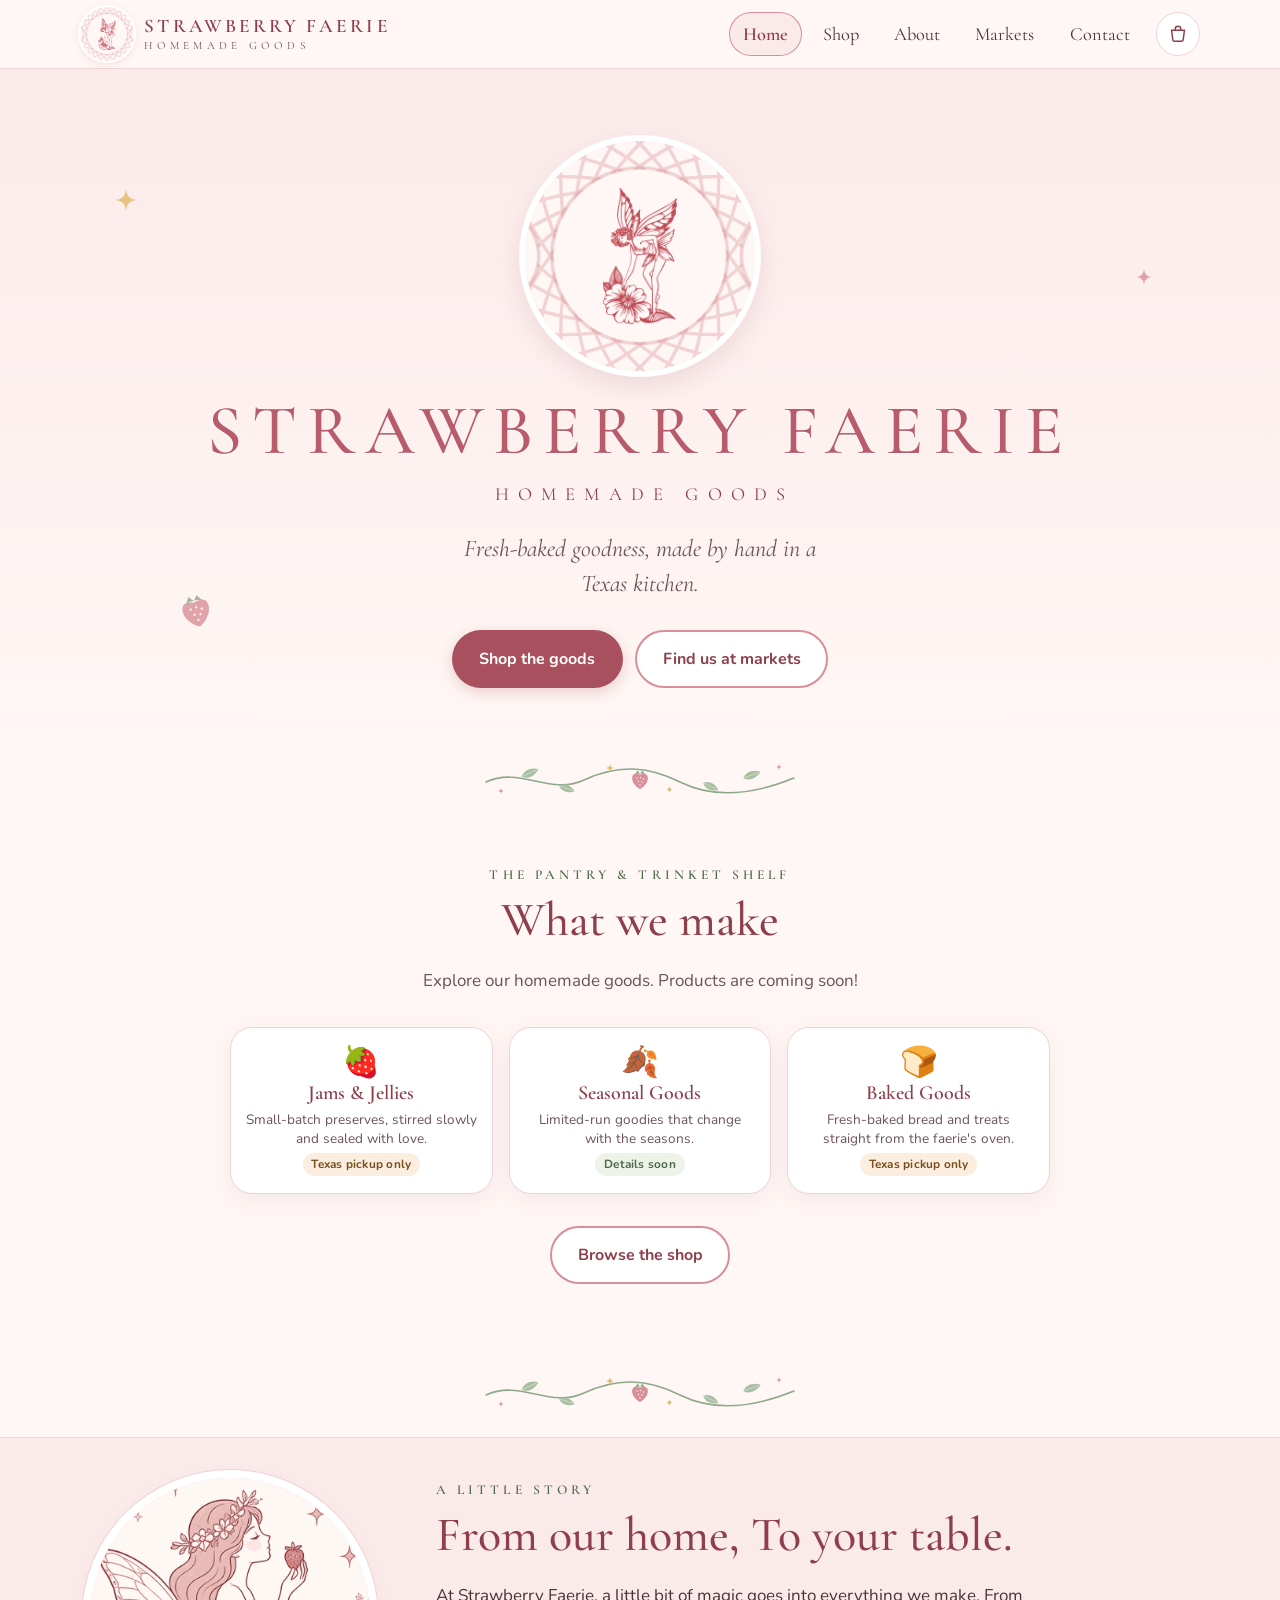
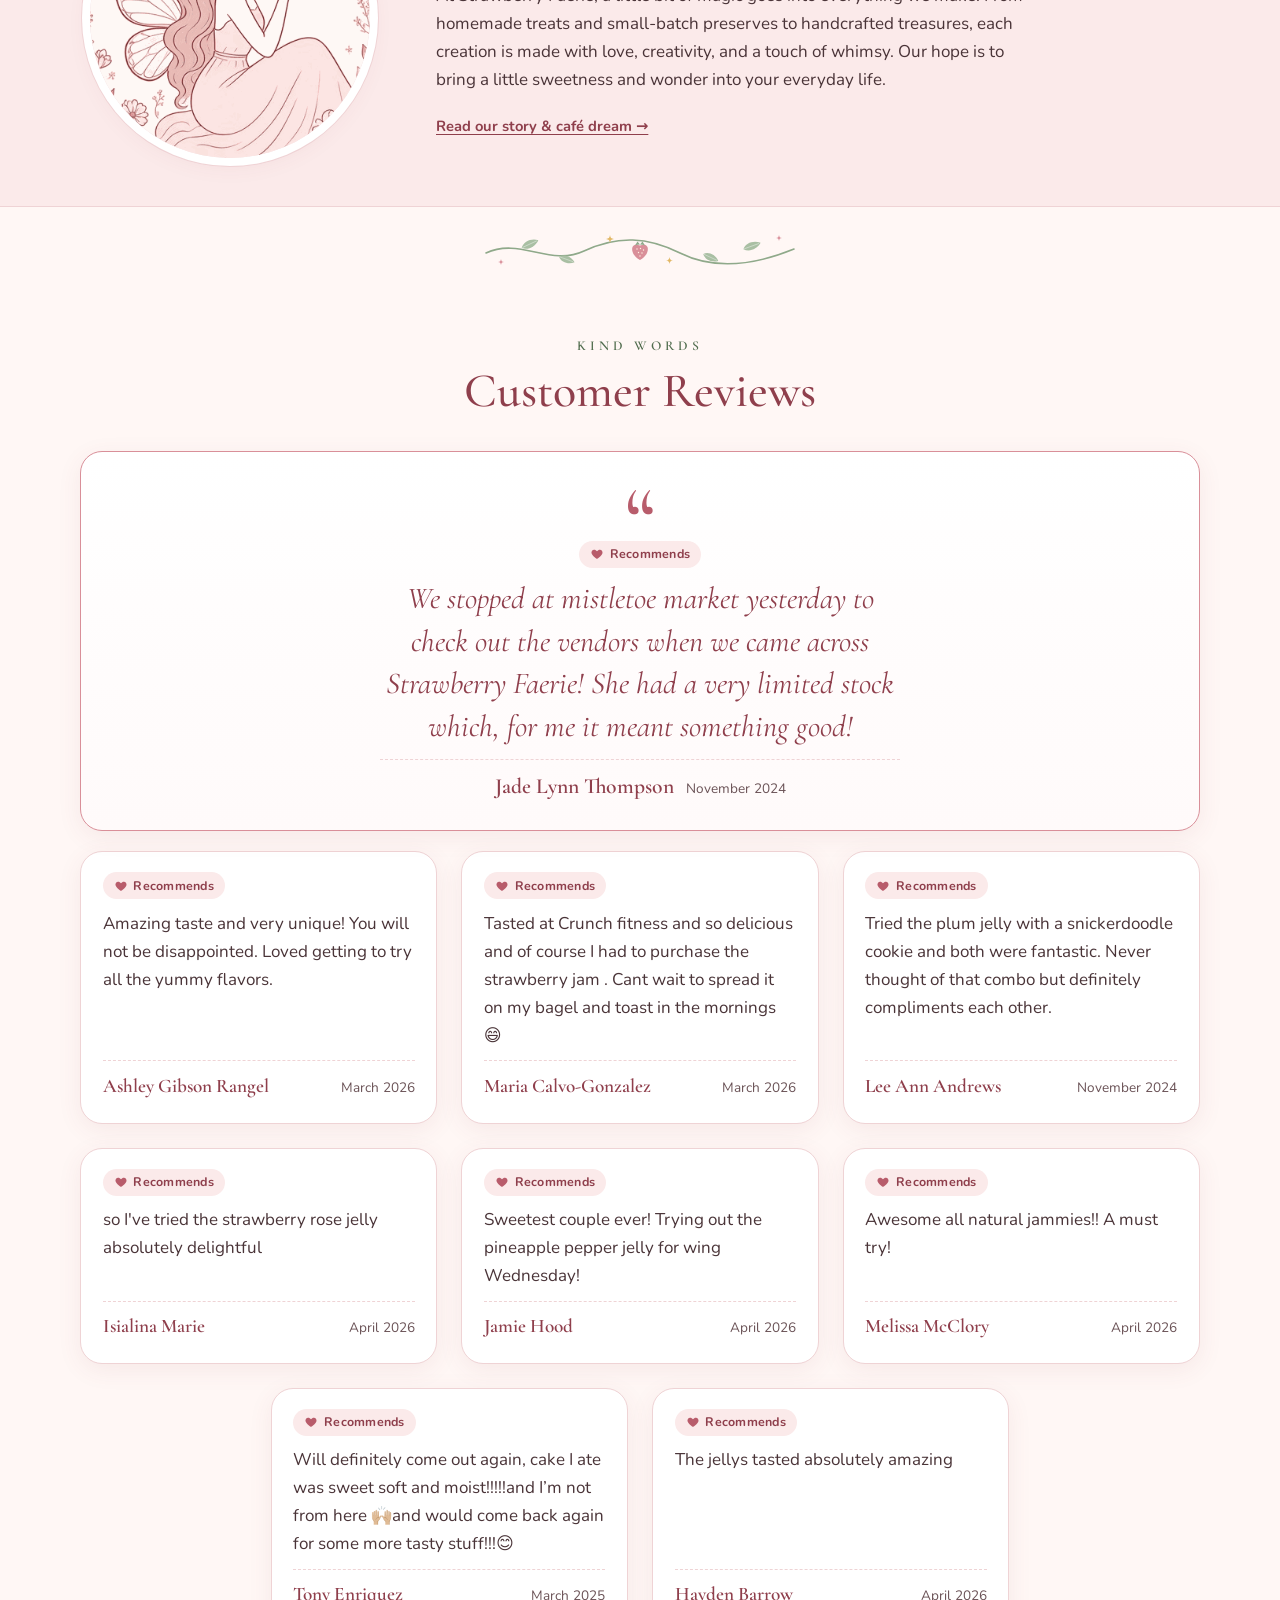
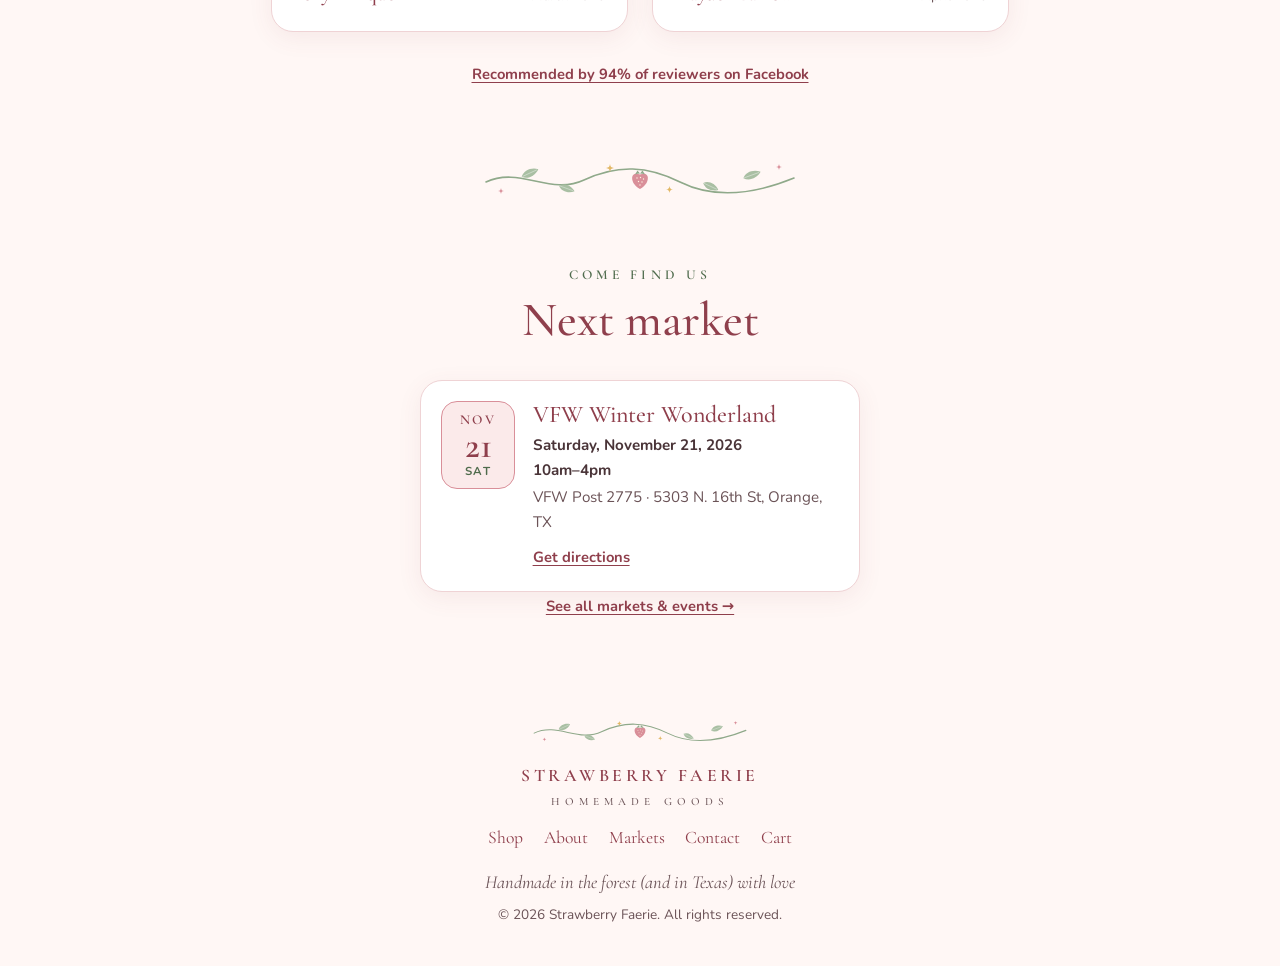
==== index.html @ 80f8e276 "Add Strawberry Faerie site Co-authored-by: Artemis <sweetartexe@users.noreply.github.com>" ====
<!doctype html>
<html lang="en">
<head>
  <meta charset="utf-8">
  <meta name="viewport" content="width=device-width, initial-scale=1">
  <title>Strawberry Faerie · Homemade Goods from Texas</title>
  <meta name="description" content="Strawberry Faerie: homemade soaps, resin trinkets, seasonal goods, jams, jellies and fresh-baked treats, handmade in Texas.">
  <!-- TODO: set og:url / og:image to absolute URLs once the custom domain is live -->
  <meta property="og:title" content="Strawberry Faerie · Homemade Goods from Texas">
  <meta property="og:description" content="Strawberry Faerie: homemade soaps, resin trinkets, seasonal goods, jams, jellies and fresh-baked treats, handmade in Texas.">
  <meta property="og:image" content="assets/logo.png">
  <meta name="theme-color" content="#fbeaea">
  <link rel="icon" href="favicon.ico" sizes="any">
  <link rel="icon" type="image/png" sizes="32x32" href="assets/favicon-32.png">
  <link rel="apple-touch-icon" href="assets/apple-touch-icon.png">
  <link rel="preconnect" href="https://fonts.googleapis.com">
  <link rel="preconnect" href="https://fonts.gstatic.com" crossorigin>
  <link href="https://fonts.googleapis.com/css2?family=Cormorant+Garamond:ital,wght@0,400;0,500;0,600;1,400;1,500&family=Nunito:wght@400;600;700&display=swap" rel="stylesheet">
  <link rel="stylesheet" href="css/styles.css">
</head>
<body data-page="index">
  <!-- Reusable hand-drawn-ish SVG pieces -->
  <svg width="0" height="0" style="position:absolute" aria-hidden="true" focusable="false">
    <defs>
      <symbol id="leaf" viewBox="0 0 24 12"><path d="M1 6 C6 0 16 0 23 6 C16 12 6 12 1 6 Z" /><path d="M2 6 H21" fill="none" stroke="rgba(255,255,255,.55)" stroke-width=".8"/></symbol>
      <symbol id="berry" viewBox="0 0 20 22"><path d="M10 21 C4 18 1 12 2.5 8 C4 5 7 5.5 10 6.5 C13 5.5 16 5 17.5 8 C19 12 16 18 10 21 Z" fill="#d98f99"/><path d="M5 6.5 L7.5 2.5 L10 5.5 L12.5 2.5 L15 6.5 C12 5 8 5 5 6.5Z" fill="#8fa98a"/><g fill="#fff3e0"><circle cx="7" cy="10" r=".7"/><circle cx="10.5" cy="9.5" r=".7"/><circle cx="13.5" cy="11" r=".7"/><circle cx="8.5" cy="13.5" r=".7"/><circle cx="12" cy="14" r=".7"/><circle cx="10" cy="17" r=".7"/></g></symbol>
      <symbol id="sparkle" viewBox="0 0 20 20"><path d="M10 0 C11 7 13 9 20 10 C13 11 11 13 10 20 C9 13 7 11 0 10 C7 9 9 7 10 0Z"/></symbol>
      <symbol id="vine" viewBox="0 0 320 40">
        <path d="M6 22 C40 6 70 36 104 20 S168 6 200 22 S270 36 314 18" fill="none" stroke="#8fa98a" stroke-width="1.6" stroke-linecap="round"/>
        <g fill="#a9bfa3">
          <use href="#leaf" x="40" y="8" width="20" height="10" transform="rotate(-25 50 13)"/>
          <use href="#leaf" x="78" y="24" width="18" height="9" transform="rotate(20 87 28)"/>
          <use href="#leaf" x="222" y="22" width="18" height="9" transform="rotate(25 231 26)"/>
          <use href="#leaf" x="262" y="10" width="20" height="10" transform="rotate(-20 272 15)"/>
        </g>
        <use href="#berry" x="150" y="8" width="20" height="22"/>
        <g fill="#e2b866"><use href="#sparkle" x="126" y="4" width="8" height="8"/><use href="#sparkle" x="186" y="26" width="7" height="7"/></g>
        <g fill="#d98f99"><use href="#sparkle" x="18" y="28" width="6" height="6"/><use href="#sparkle" x="296" y="4" width="6" height="6"/></g>
      </symbol>
    </defs>
  </svg>

  <a class="skip-link" href="#main">Skip to content</a>

  <header class="site-header">
    <div class="wrap header-inner">
      <a class="brand" href="index.html" aria-label="Strawberry Faerie home">
        <!-- LOGO SLOT: to swap the logo, replace assets/logo.png -->
        <img class="brand-logo" src="assets/logo.png" alt="" width="480" height="480">
        <span class="brand-text">
          <span class="brand-name">Strawberry Faerie</span>
          <span class="brand-sub">Homemade Goods</span>
        </span>
      </a>
      <button class="nav-toggle" type="button" aria-expanded="false" aria-controls="site-nav">
        <span class="nav-toggle-bars" aria-hidden="true"></span><span class="visually-hidden">Menu</span>
      </button>
      <nav id="site-nav" class="site-nav" aria-label="Main">
        <ul>
          <li><a href="index.html" class="is-active" aria-current="page">Home</a></li>
          <li><a href="shop.html">Shop</a></li>
          <li><a href="about.html">About</a></li>
          <li><a href="markets.html">Markets</a></li>
          <li><a href="contact.html">Contact</a></li>
        </ul>
      </nav>
      <a class="cart-button" href="cart.html" aria-label="Cart, 0 items" data-cart-button>
        <svg viewBox="0 0 24 24" aria-hidden="true"><path d="M5 8h14l-1.3 10.2a2 2 0 0 1-2 1.8H8.3a2 2 0 0 1-2-1.8L5 8Z" fill="none" stroke="currentColor" stroke-width="1.6"/><path d="M9 8V6.5a3 3 0 0 1 6 0V8" fill="none" stroke="currentColor" stroke-width="1.6"/></svg>
        <span class="cart-count" data-cart-count>0</span>
      </a>
    </div>
  </header>

  <main id="main">
    <section class="hero" aria-labelledby="hero-title">
      <svg class="float float-1" aria-hidden="true"><use href="#sparkle"/></svg>
      <svg class="float float-2" aria-hidden="true"><use href="#sparkle"/></svg>
      <svg class="float float-3" aria-hidden="true"><use href="#berry"/></svg>
      <div class="wrap hero-inner">
        <img class="hero-logo" src="assets/logo.png" alt="Strawberry Faerie, Homemade Goods: round logo of a faerie in a flower crown holding a strawberry" width="480" height="480">
        <h1 id="hero-title" class="hero-title">Strawberry Faerie</h1>
        <p class="hero-sub">Homemade Goods</p>
        <!-- EDITABLE: hero tagline -->
        <p class="hero-tagline">Fresh-baked goodness, made by hand in a Texas kitchen.</p>
        <div class="hero-actions">
          <a class="btn btn-primary" href="shop.html">Shop the goods</a>
          <a class="btn btn-ghost" href="markets.html">Find us at markets</a>
        </div>
      </div>
    </section>

    <svg class="divider" viewBox="0 0 320 40" aria-hidden="true"><use href="#vine"/></svg>

    <section class="section" aria-labelledby="featured-title">
      <div class="wrap">
        <header class="section-head">
          <p class="eyebrow">The Pantry &amp; Trinket Shelf</p>
          <h2 id="featured-title">What we make</h2>
          <p class="section-lede">Explore our homemade goods. Products are coming soon!</p>
        </header>
        <ul class="category-links" data-category-links></ul>
        <noscript><p class="center"><a class="btn btn-primary" href="shop.html">Visit the shop</a></p></noscript>
        <p class="center"><a class="btn btn-ghost" href="shop.html">Browse the shop</a></p>
      </div>
    </section>

    <svg class="divider" viewBox="0 0 320 40" aria-hidden="true"><use href="#vine"/></svg>

    <section class="section section-tint" aria-labelledby="about-teaser-title">
      <div class="wrap about">
        <div class="about-art" aria-hidden="true">
          <img src="assets/faerie-art.png" alt="" width="356" height="356" loading="lazy">
        </div>
        <div class="about-copy">
          <p class="eyebrow">A Little Story</p>
          <h2 id="about-teaser-title">From our home, To your table.</h2>
          <!-- EDITABLE: short about teaser -->
          <p>At Strawberry Faerie, a little bit of magic goes into everything we make. From homemade treats and small-batch preserves to handcrafted treasures, each creation is made with love, creativity, and a touch of whimsy. Our hope is to bring a little sweetness and wonder into your everyday life.</p>
          <p><a class="text-link" href="about.html">Read our story &amp; café dream →</a></p>
        </div>
      </div>
    </section>

    <svg class="divider" viewBox="0 0 320 40" aria-hidden="true"><use href="#vine"/></svg>

    <section class="section" aria-labelledby="reviews-title">
      <div class="wrap">
        <header class="section-head">
          <p class="eyebrow">Kind Words</p>
          <h2 id="reviews-title">Customer Reviews</h2>
        </header>
        <!-- Reviews copied verbatim from the Strawberry Faerie Facebook page. -->
        <div class="reviews">
          <figure class="review-card review-featured">
            <p class="review-badge"><svg viewBox="0 0 24 24" aria-hidden="true"><path d="M12 20.5s-7.5-4.6-9.2-9.4C1.6 7.6 3.8 4.5 7.1 4.5c2 0 3.6 1.1 4.9 2.9 1.3-1.8 2.9-2.9 4.9-2.9 3.3 0 5.5 3.1 4.3 6.6-1.7 4.8-9.2 9.4-9.2 9.4Z" fill="currentColor"/></svg>Recommends</p>
            <blockquote class="review-quote"><p>We stopped at mistletoe market yesterday to check out the vendors when we came across Strawberry Faerie! She had a very limited stock which, for me it meant something good!</p></blockquote>
            <figcaption class="review-by"><span class="review-name">Jade Lynn Thompson</span> <time class="review-date" datetime="2024-11">November 2024</time></figcaption>
          </figure>
          <div class="review-grid">
            <figure class="review-card">
              <p class="review-badge"><svg viewBox="0 0 24 24" aria-hidden="true"><path d="M12 20.5s-7.5-4.6-9.2-9.4C1.6 7.6 3.8 4.5 7.1 4.5c2 0 3.6 1.1 4.9 2.9 1.3-1.8 2.9-2.9 4.9-2.9 3.3 0 5.5 3.1 4.3 6.6-1.7 4.8-9.2 9.4-9.2 9.4Z" fill="currentColor"/></svg>Recommends</p>
              <blockquote class="review-quote"><p>Amazing taste and very unique! You will not be disappointed. Loved getting to try all the yummy flavors.</p></blockquote>
              <figcaption class="review-by"><span class="review-name">Ashley Gibson Rangel</span> <time class="review-date" datetime="2026-03">March 2026</time></figcaption>
            </figure>
            <figure class="review-card">
              <p class="review-badge"><svg viewBox="0 0 24 24" aria-hidden="true"><path d="M12 20.5s-7.5-4.6-9.2-9.4C1.6 7.6 3.8 4.5 7.1 4.5c2 0 3.6 1.1 4.9 2.9 1.3-1.8 2.9-2.9 4.9-2.9 3.3 0 5.5 3.1 4.3 6.6-1.7 4.8-9.2 9.4-9.2 9.4Z" fill="currentColor"/></svg>Recommends</p>
              <blockquote class="review-quote"><p>Tasted at Crunch fitness and so delicious and of course I had to purchase the strawberry jam . Cant wait to spread it on my bagel and toast in the mornings 😄</p></blockquote>
              <figcaption class="review-by"><span class="review-name">Maria Calvo-Gonzalez</span> <time class="review-date" datetime="2026-03">March 2026</time></figcaption>
            </figure>
            <figure class="review-card">
              <p class="review-badge"><svg viewBox="0 0 24 24" aria-hidden="true"><path d="M12 20.5s-7.5-4.6-9.2-9.4C1.6 7.6 3.8 4.5 7.1 4.5c2 0 3.6 1.1 4.9 2.9 1.3-1.8 2.9-2.9 4.9-2.9 3.3 0 5.5 3.1 4.3 6.6-1.7 4.8-9.2 9.4-9.2 9.4Z" fill="currentColor"/></svg>Recommends</p>
              <blockquote class="review-quote"><p>Tried the plum jelly with a snickerdoodle cookie and both were fantastic. Never thought of that combo but definitely compliments each other.</p></blockquote>
              <figcaption class="review-by"><span class="review-name">Lee Ann Andrews</span> <time class="review-date" datetime="2024-11">November 2024</time></figcaption>
            </figure>
            <figure class="review-card">
              <p class="review-badge"><svg viewBox="0 0 24 24" aria-hidden="true"><path d="M12 20.5s-7.5-4.6-9.2-9.4C1.6 7.6 3.8 4.5 7.1 4.5c2 0 3.6 1.1 4.9 2.9 1.3-1.8 2.9-2.9 4.9-2.9 3.3 0 5.5 3.1 4.3 6.6-1.7 4.8-9.2 9.4-9.2 9.4Z" fill="currentColor"/></svg>Recommends</p>
              <blockquote class="review-quote"><p>so I've tried the strawberry rose jelly absolutely delightful</p></blockquote>
              <figcaption class="review-by"><span class="review-name">Isialina Marie</span> <time class="review-date" datetime="2026-04">April 2026</time></figcaption>
            </figure>
            <figure class="review-card">
              <p class="review-badge"><svg viewBox="0 0 24 24" aria-hidden="true"><path d="M12 20.5s-7.5-4.6-9.2-9.4C1.6 7.6 3.8 4.5 7.1 4.5c2 0 3.6 1.1 4.9 2.9 1.3-1.8 2.9-2.9 4.9-2.9 3.3 0 5.5 3.1 4.3 6.6-1.7 4.8-9.2 9.4-9.2 9.4Z" fill="currentColor"/></svg>Recommends</p>
              <blockquote class="review-quote"><p>Sweetest couple ever! Trying out the pineapple pepper jelly for wing Wednesday!</p></blockquote>
              <figcaption class="review-by"><span class="review-name">Jamie Hood</span> <time class="review-date" datetime="2026-04">April 2026</time></figcaption>
            </figure>
            <figure class="review-card">
              <p class="review-badge"><svg viewBox="0 0 24 24" aria-hidden="true"><path d="M12 20.5s-7.5-4.6-9.2-9.4C1.6 7.6 3.8 4.5 7.1 4.5c2 0 3.6 1.1 4.9 2.9 1.3-1.8 2.9-2.9 4.9-2.9 3.3 0 5.5 3.1 4.3 6.6-1.7 4.8-9.2 9.4-9.2 9.4Z" fill="currentColor"/></svg>Recommends</p>
              <blockquote class="review-quote"><p>Awesome all natural jammies!! A must try!</p></blockquote>
              <figcaption class="review-by"><span class="review-name">Melissa McClory</span> <time class="review-date" datetime="2026-04">April 2026</time></figcaption>
            </figure>
            <figure class="review-card">
              <p class="review-badge"><svg viewBox="0 0 24 24" aria-hidden="true"><path d="M12 20.5s-7.5-4.6-9.2-9.4C1.6 7.6 3.8 4.5 7.1 4.5c2 0 3.6 1.1 4.9 2.9 1.3-1.8 2.9-2.9 4.9-2.9 3.3 0 5.5 3.1 4.3 6.6-1.7 4.8-9.2 9.4-9.2 9.4Z" fill="currentColor"/></svg>Recommends</p>
              <blockquote class="review-quote"><p>Will definitely come out again, cake I ate was sweet soft and moist!!!!!and I’m not from here 🙌🏼and would come back again for some more tasty stuff!!!😊</p></blockquote>
              <figcaption class="review-by"><span class="review-name">Tony Enriquez</span> <time class="review-date" datetime="2025-03">March 2025</time></figcaption>
            </figure>
            <figure class="review-card">
              <p class="review-badge"><svg viewBox="0 0 24 24" aria-hidden="true"><path d="M12 20.5s-7.5-4.6-9.2-9.4C1.6 7.6 3.8 4.5 7.1 4.5c2 0 3.6 1.1 4.9 2.9 1.3-1.8 2.9-2.9 4.9-2.9 3.3 0 5.5 3.1 4.3 6.6-1.7 4.8-9.2 9.4-9.2 9.4Z" fill="currentColor"/></svg>Recommends</p>
              <blockquote class="review-quote"><p>The jellys tasted absolutely amazing</p></blockquote>
              <figcaption class="review-by"><span class="review-name">Hayden Barrow</span> <time class="review-date" datetime="2026-04">April 2026</time></figcaption>
            </figure>
          </div>
        </div>
        <p class="reviews-fb"><a class="text-link" href="https://www.facebook.com/strawberryfaerieco/reviews/" target="_blank" rel="noopener">Recommended by 94% of reviewers on Facebook<span class="visually-hidden"> (opens in a new tab)</span></a></p>
      </div>
    </section>

    <svg class="divider" viewBox="0 0 320 40" aria-hidden="true"><use href="#vine"/></svg>

    <section class="section" aria-labelledby="next-market-title">
      <div class="wrap">
        <header class="section-head">
          <p class="eyebrow">Come Find Us</p>
          <h2 id="next-market-title">Next market</h2>
        </header>
        <!-- TODO (Arti): confirm dates, times, and addresses before publishing. -->
        <ol class="market-list">
          <li class="market-card">
            <div class="market-date" aria-hidden="true"><span class="m-mon">Nov</span><span class="m-day">21</span><span class="m-dow">Sat</span></div>
            <div class="market-body">
              <h3>VFW Winter Wonderland</h3>
              <p class="market-when"><time datetime="2026-11-21T10:00">Saturday, November 21, 2026</time><br>10am–4pm</p>
              <p class="market-where">VFW Post 2775 · 5303 N. 16th St, Orange, TX</p>
              <a class="text-link" href="https://www.google.com/maps/search/?api=1&amp;query=VFW+Post+2775+5303+N+16th+St+Orange+TX" target="_blank" rel="noopener">Get directions<span class="visually-hidden"> to VFW Winter Wonderland (opens in a new tab)</span></a>
            </div>
          </li>
        </ol>
        <p class="center"><a class="text-link" href="markets.html">See all markets &amp; events →</a></p>
      </div>
    </section>
  </main>

  <footer class="site-footer">
    <div class="wrap">
      <svg class="footer-vine" viewBox="0 0 320 40" aria-hidden="true"><use href="#vine"/></svg>
      <p class="footer-brand">Strawberry Faerie <span>Homemade Goods</span></p>
      <nav class="footer-nav" aria-label="Footer">
        <a href="shop.html">Shop</a><a href="about.html">About</a><a href="markets.html">Markets</a><a href="contact.html">Contact</a><a href="cart.html">Cart</a>
      </nav>
      <p class="footer-tag">Handmade in the forest (and in Texas) with love</p>
      <p class="footer-copy">© 2026 Strawberry Faerie. All rights reserved.</p>
    </div>
  </footer>

  <div class="toast" role="status" aria-live="polite" data-toast></div>

  <script src="js/products.js"></script>
  <script src="js/main.js"></script>
  <script src="js/visual-editor.js"></script>
</body>
</html>
---- css/styles.css ----
/* Strawberry Faerie · Homemade Goods
   Palette follows the current brand (dusty rose + blush), sage as accent. */
:root {
  --rose: #b85c6b;          /* brand rose (logo line colour): decorative / large text */
  --rose-light: #d98f99;    /* brand rose light */
  --rose-deep: #8f3f4c;     /* accessible text rose */
  --rose-btn: #a8505d;      /* buttons (white text 5.3:1) */
  --rose-btn-hover: #93424f;
  --blush: #fbeaea;
  --blush-2: #f8dfe0;
  --cream: #fff7f5;         /* page background, soft pink-cream */
  --sage: #8fa98a;
  --sage-deep: #4f6b4c;
  --sage-soft: #eef3ea;
  --honey: #e2b866;
  --ink: #4a3438;
  --ink-soft: #6b5357;
  --line: #efd3d5;
  --radius: 22px;
  --shadow: 0 6px 24px rgba(143, 63, 76, .08);
  --shadow-hover: 0 12px 32px rgba(143, 63, 76, .14);
  --serif: "Cormorant Garamond", "Iowan Old Style", Georgia, serif;
  --sans: "Nunito", system-ui, -apple-system, "Segoe UI", sans-serif;
}

*, *::before, *::after { box-sizing: border-box; }
html { scroll-behavior: smooth; scroll-padding-top: 84px; -webkit-text-size-adjust: 100%; }
body {
  margin: 0;
  font-family: var(--sans);
  font-size: 1.0625rem;
  line-height: 1.65;
  color: var(--ink);
  background: var(--cream);
}
img, svg { display: block; max-width: 100%; }
a { color: var(--rose-deep); }
a:hover { color: var(--rose-btn-hover); }
:focus-visible { outline: 3px solid var(--rose-light); outline-offset: 3px; border-radius: 8px; }
h1, h2, h3, h4 { font-family: var(--serif); font-weight: 500; line-height: 1.15; color: var(--rose-deep); margin: 0 0 .4em; }
h2 { font-size: clamp(2.1rem, 6vw, 3rem); }
h3 { font-size: 1.6rem; }
p { margin: 0 0 1em; }

.wrap { width: min(1120px, 100% - 2.5rem); margin-inline: auto; }
.visually-hidden { position: absolute !important; width: 1px; height: 1px; overflow: hidden; clip: rect(0 0 0 0); white-space: nowrap; }
.skip-link { position: absolute; left: 1rem; top: -3rem; background: var(--rose-btn); color: #fff; padding: .5rem 1rem; border-radius: 999px; z-index: 100; }
.skip-link:focus { top: 1rem; color: #fff; }

/* ---------- Header ---------- */
.site-header {
  position: sticky; top: 0; z-index: 50;
  background: rgba(255, 247, 245, .92);
  backdrop-filter: blur(8px);
  border-bottom: 1px solid var(--line);
}
.header-inner { display: flex; align-items: center; gap: .75rem; min-height: 68px; }
.brand { display: flex; align-items: center; gap: .65rem; text-decoration: none; margin-right: auto; }
.brand-logo { width: 48px; height: 48px; border-radius: 50%; box-shadow: 0 0 0 2px #fff, 0 2px 8px rgba(143,63,76,.18); }
.brand-text { display: flex; flex-direction: column; line-height: 1.05; }
.brand-name { font-family: var(--serif); font-size: 1.05rem; font-weight: 600; letter-spacing: .16em; text-transform: uppercase; color: var(--rose-deep); }
.brand-sub { font-family: var(--serif); font-size: .7rem; letter-spacing: .38em; text-transform: uppercase; color: var(--ink-soft); margin-top: .2rem; }

.nav-toggle { order: 3; width: 44px; height: 44px; border: 1px solid var(--line); border-radius: 50%; background: #fff; cursor: pointer; display: grid; place-items: center; }
.nav-toggle-bars, .nav-toggle-bars::before, .nav-toggle-bars::after { display: block; width: 18px; height: 2px; background: var(--rose-deep); border-radius: 2px; position: relative; transition: transform .25s; }
.nav-toggle-bars::before, .nav-toggle-bars::after { content: ""; position: absolute; left: 0; }
.nav-toggle-bars::before { top: -6px; } .nav-toggle-bars::after { top: 6px; }
.nav-toggle[aria-expanded="true"] .nav-toggle-bars { background: transparent; }
.nav-toggle[aria-expanded="true"] .nav-toggle-bars::before { transform: translateY(6px) rotate(45deg); }
.nav-toggle[aria-expanded="true"] .nav-toggle-bars::after { transform: translateY(-6px) rotate(-45deg); }

.site-nav { display: none; position: absolute; top: 100%; left: 0; right: 0; background: var(--cream); border-bottom: 1px solid var(--line); box-shadow: var(--shadow); }
.site-nav.is-open { display: block; }
.site-nav ul { list-style: none; margin: 0; padding: .5rem 1.25rem 1rem; }
.site-nav a { display: block; padding: .75rem .25rem; font-family: var(--serif); font-size: 1.25rem; text-decoration: none; color: var(--ink); border-bottom: 1px dashed var(--line); }
.site-nav li:last-child a { border-bottom: 0; }
.site-nav a:hover { color: var(--rose-deep); }

.cart-button { order: 2; position: relative; width: 44px; height: 44px; border-radius: 50%; border: 1px solid var(--line); background: #fff; color: var(--rose-deep); cursor: pointer; display: grid; place-items: center; transition: transform .2s, box-shadow .2s; }
.cart-button svg { width: 22px; height: 22px; }
.cart-button:hover { transform: translateY(-1px); box-shadow: var(--shadow); }
.cart-count { position: absolute; top: -4px; right: -4px; min-width: 20px; height: 20px; padding: 0 5px; border-radius: 999px; background: var(--sage-deep); color: #fff; font-size: .72rem; font-weight: 700; line-height: 20px; text-align: center; transform: scale(0); transition: transform .2s; }
.cart-count.has-items { transform: scale(1); }

@media (max-width: 400px) {
  .brand-name { font-size: .92rem; letter-spacing: .12em; }
  .brand-sub { letter-spacing: .3em; }
}

@media (min-width: 820px) {
  .nav-toggle { display: none; }
  .site-nav { display: block; position: static; background: none; border: 0; box-shadow: none; order: 1; }
  .site-nav ul { display: flex; gap: .4rem; padding: 0; }
  .site-nav a { border: 0; font-size: 1.15rem; padding: .4rem .9rem; border-radius: 999px; transition: background .2s, color .2s; }
  .site-nav a:hover { background: var(--blush); }
  .brand-logo { width: 54px; height: 54px; }
  .brand-name { font-size: 1.2rem; }
}

/* ---------- Buttons ---------- */
.btn { display: inline-flex; align-items: center; justify-content: center; gap: .4rem; font-family: var(--sans); font-weight: 700; font-size: 1rem; padding: .85rem 1.6rem; border-radius: 999px; text-decoration: none; border: 2px solid transparent; cursor: pointer; transition: transform .2s, box-shadow .2s, background .2s, color .2s; }
.btn-primary { background: var(--rose-btn); color: #fff; box-shadow: 0 4px 14px rgba(168,80,93,.25); }
.btn-primary:hover { background: var(--rose-btn-hover); color: #fff; transform: translateY(-2px); box-shadow: 0 8px 20px rgba(168,80,93,.3); }
.btn-ghost { background: #fff; color: var(--rose-deep); border-color: var(--rose-light); }
.btn-ghost:hover { background: var(--blush); color: var(--rose-deep); transform: translateY(-2px); }
.btn-small { padding: .55rem 1.1rem; font-size: .9rem; }

/* ---------- Hero ---------- */
.hero { position: relative; overflow: hidden; padding: 3rem 0 2rem; text-align: center; background: linear-gradient(180deg, var(--blush) 0%, var(--cream) 100%); }
.hero-inner { position: relative; z-index: 1; }
.hero-logo { width: 190px; height: 190px; margin: 0 auto 1.25rem; border-radius: 50%; box-shadow: 0 0 0 6px #fff, 0 10px 30px rgba(143,63,76,.18); animation: bob 6s ease-in-out infinite; }
.hero-title { font-size: clamp(2.2rem, 9vw, 4.4rem); font-weight: 500; letter-spacing: .14em; text-transform: uppercase; color: var(--rose); margin-bottom: .1em; text-shadow: 0 1px 0 #fff; }
.hero-sub { font-family: var(--serif); text-transform: uppercase; letter-spacing: .5em; font-size: clamp(.85rem, 2.6vw, 1.15rem); color: var(--rose-deep); margin: 0 0 1.4rem; padding-left: .5em; }
.hero-tagline { font-family: var(--serif); font-style: italic; font-size: clamp(1.2rem, 3.6vw, 1.5rem); color: var(--ink-soft); max-width: 34ch; margin: 0 auto 1.8rem; line-height: 1.45; }
.hero-actions { display: flex; flex-wrap: wrap; gap: .75rem; justify-content: center; }
.float { position: absolute; z-index: 0; opacity: .8; animation: twinkle 4s ease-in-out infinite; }
.float-1 { width: 22px; height: 22px; fill: var(--honey); top: 18%; left: 9%; }
.float-2 { width: 16px; height: 16px; fill: var(--rose-light); top: 30%; right: 10%; animation-delay: 1.5s; }
.float-3 { width: 34px; height: 38px; bottom: 16%; left: 14%; transform: rotate(-14deg); animation: bob 7s ease-in-out infinite; }
@keyframes bob { 0%,100% { translate: 0 0; } 50% { translate: 0 -8px; } }
@keyframes twinkle { 0%,100% { opacity: .35; scale: .85; } 50% { opacity: .95; scale: 1.1; } }
@media (min-width: 820px) {
  .hero { padding: 4.5rem 0 3rem; }
  .hero-logo { width: 230px; height: 230px; }
}

/* ---------- Dividers ---------- */
.divider { width: min(320px, 80%); height: auto; margin: 1.5rem auto; }

/* ---------- Sections ---------- */
.section { padding: 2.5rem 0 3rem; }
.section-tint { background: var(--blush); border-block: 1px solid var(--line); }
.section-head { text-align: center; max-width: 620px; margin: 0 auto 2rem; }
.eyebrow { font-family: var(--serif); text-transform: uppercase; letter-spacing: .3em; font-size: .85rem; color: var(--sage-deep); margin-bottom: .4rem; font-weight: 600; }
.section-lede { color: var(--ink-soft); }
.small-note { text-align: center; font-size: .92rem; color: var(--ink-soft); margin-top: 1.5rem; }

/* ---------- Shop ---------- */
.category-tabs { display: flex; gap: .6rem; overflow-x: auto; padding: .25rem .25rem 1rem; margin: 0 -.25rem 1rem; scroll-snap-type: x mandatory; scrollbar-width: thin; }
.category-tab { flex: 0 0 auto; scroll-snap-align: start; display: flex; flex-direction: column; align-items: center; gap: .15rem; min-width: 132px; padding: .9rem 1rem; border-radius: 18px; border: 1.5px solid var(--line); background: #fff; color: var(--ink); font-family: var(--sans); cursor: pointer; transition: transform .2s, box-shadow .2s, border-color .2s, background .2s; }
.category-tab:hover { transform: translateY(-2px); box-shadow: var(--shadow); border-color: var(--rose-light); }
.category-tab[aria-selected="true"] { background: var(--blush); border-color: var(--rose); box-shadow: inset 0 0 0 1px var(--rose); }
.tab-icon { font-size: 1.6rem; line-height: 1; }
.tab-name { font-family: var(--serif); font-size: 1.15rem; font-weight: 600; color: var(--rose-deep); white-space: nowrap; }
.tab-note { font-size: .74rem; font-weight: 700; letter-spacing: .02em; padding: .1rem .55rem; border-radius: 999px; }
.tab-note.is-ship { background: var(--sage-soft); color: var(--sage-deep); }
.tab-note.is-local { background: #fbeee0; color: #7a4f1d; }
@media (min-width: 820px) {
  .category-tabs { justify-content: center; flex-wrap: wrap; overflow: visible; }
}

.category-panel:focus-visible { outline-offset: 8px; }
.category-info { text-align: center; max-width: 640px; margin: 0 auto 1.75rem; }
.category-title { font-size: 1.9rem; margin-bottom: .2rem; }
.category-blurb { color: var(--ink-soft); margin-bottom: .75rem; }
.fulfillment { display: inline-block; font-weight: 700; font-size: .92rem; padding: .35rem 1rem; border-radius: 999px; margin-bottom: .75rem; }
.fulfillment.is-ship { background: var(--sage-soft); color: var(--sage-deep); }
.fulfillment.is-local { background: #fbeee0; color: #7a4f1d; }
.disclosure { font-size: .88rem; line-height: 1.5; color: var(--ink-soft); background: #fff; border: 1px dashed var(--rose-light); border-radius: 14px; padding: .75rem 1rem; text-align: left; margin: 0; }
.disclosure strong { color: var(--rose-deep); }

.product-grid { display: grid; grid-template-columns: 1fr; gap: 1.25rem; }
@media (min-width: 560px) { .product-grid { grid-template-columns: repeat(2, 1fr); } .product-media { aspect-ratio: 4 / 3; } }
@media (min-width: 900px) { .product-grid { grid-template-columns: repeat(3, 1fr); gap: 1.5rem; } }
.product-card { background: #fff; border-radius: var(--radius); box-shadow: var(--shadow); overflow: hidden; display: flex; flex-direction: column; border: 1px solid var(--line); transition: transform .25s, box-shadow .25s; }
.product-card:hover { transform: translateY(-4px); box-shadow: var(--shadow-hover); }
.product-media { position: relative; aspect-ratio: 16 / 9; background: repeating-linear-gradient(45deg, var(--blush) 0 14px, #fdf4f3 14px 28px); display: grid; place-items: center; align-content: center; gap: .4rem; }
.product-media img { width: 100%; height: 100%; object-fit: cover; }
.ph-berry { width: 46px; height: 50px; opacity: .85; }
.ph-text { font-family: var(--serif); font-style: italic; color: var(--ink-soft); font-size: 1.05rem; }
.ribbon { position: absolute; top: .75rem; left: .75rem; background: #fff; color: var(--rose-deep); border: 1px dashed var(--rose); font-size: .72rem; font-weight: 700; letter-spacing: .08em; text-transform: uppercase; padding: .2rem .6rem; border-radius: 999px; }
.product-body { padding: 1.1rem 1.25rem 1.3rem; display: flex; flex-direction: column; flex: 1; }
.product-name { font-size: 1.4rem; font-weight: 500; margin-bottom: .1rem; color: var(--ink); }
.product-price { font-weight: 700; color: var(--rose-deep); margin-bottom: .4rem; }
.product-desc { color: var(--ink-soft); font-size: .95rem; }
.food-label { display: grid; grid-template-columns: auto 1fr; gap: .2rem .75rem; font-size: .85rem; background: var(--cream); border-radius: 12px; padding: .6rem .8rem; margin: 0 0 1rem; }
.food-label dt { font-weight: 700; color: var(--rose-deep); }
.food-label dd { margin: 0; color: var(--ink-soft); }
.add-to-cart { margin-top: auto; align-self: flex-start; }

/* ---------- About ---------- */
.about { display: grid; gap: 1.5rem; align-items: center; }
.about-art { justify-self: center; width: 200px; aspect-ratio: 1; border-radius: 50%; box-shadow: 0 0 0 8px #fff, 0 0 0 9px var(--line), var(--shadow); }
.about-art img { width: 100%; height: 100%; border-radius: 50%; }
.about-copy { max-width: 60ch; }
.about-dream { display: flex; gap: .6rem; align-items: flex-start; background: #fff; border-radius: 16px; padding: .9rem 1.1rem; border: 1px solid var(--line); }
.about-dream svg { flex: 0 0 18px; width: 18px; height: 18px; fill: var(--honey); margin-top: .3rem; }
.signature { font-family: var(--serif); font-style: italic; font-size: 1.5rem; color: var(--rose-deep); margin: 0; }
@media (min-width: 820px) {
  .about { grid-template-columns: 300px 1fr; gap: 3.5rem; }
  .about-art { width: 280px; }
}

/* ---------- Markets ---------- */
.market-list { list-style: none; padding: 0; margin: 0 auto; display: grid; gap: 1.25rem; max-width: 900px; }
@media (min-width: 820px) { .market-list { grid-template-columns: repeat(auto-fit, minmax(320px, 440px)); justify-content: center; } }
.market-card { display: flex; gap: 1.1rem; background: #fff; border: 1px solid var(--line); border-radius: var(--radius); padding: 1.25rem; box-shadow: var(--shadow); transition: transform .25s, box-shadow .25s; }
.market-card:hover { transform: translateY(-3px); box-shadow: var(--shadow-hover); }
.market-date { flex: 0 0 74px; height: 88px; border-radius: 16px; background: var(--blush); border: 1.5px solid var(--rose-light); display: flex; flex-direction: column; align-items: center; justify-content: center; line-height: 1; color: var(--rose-deep); }
.m-mon { font-family: var(--serif); text-transform: uppercase; letter-spacing: .15em; font-size: .85rem; font-weight: 600; }
.m-day { font-family: var(--serif); font-size: 2.3rem; font-weight: 600; margin: .1rem 0; }
.m-dow { font-size: .72rem; font-weight: 700; text-transform: uppercase; letter-spacing: .1em; color: var(--sage-deep); }
.market-body h3 { font-size: 1.5rem; margin-bottom: .25rem; }
.market-when { font-weight: 700; margin: 0 0 .15rem; font-size: .95rem; }
.market-where { color: var(--ink-soft); margin: 0 0 .5rem; font-size: .95rem; }
.text-link { font-weight: 700; font-size: .92rem; text-underline-offset: 3px; }

/* ---------- Contact ---------- */
.contact-cards { display: grid; gap: 1rem; max-width: 720px; margin: 0 auto 1.75rem; }
@media (min-width: 640px) { .contact-cards { grid-template-columns: 1fr 1fr; } }
.contact-card { display: flex; flex-direction: column; align-items: center; text-align: center; gap: .25rem; padding: 1.4rem 1rem; background: #fff; border: 1px solid var(--line); border-radius: var(--radius); text-decoration: none; color: var(--ink); box-shadow: var(--shadow); transition: transform .25s, box-shadow .25s; min-width: 0; }
.contact-card:hover { transform: translateY(-3px); box-shadow: var(--shadow-hover); color: var(--ink); }
.contact-card svg { width: 30px; height: 30px; color: var(--rose); margin-bottom: .25rem; }
.cc-label { font-family: var(--serif); text-transform: uppercase; letter-spacing: .25em; font-size: .8rem; font-weight: 600; color: var(--sage-deep); }
.cc-value { font-weight: 700; color: var(--rose-deep); overflow-wrap: anywhere; }
.socials { list-style: none; display: flex; justify-content: center; gap: .9rem; padding: 0; margin: 0; }
.socials a { width: 48px; height: 48px; border-radius: 50%; background: #fff; border: 1px solid var(--line); display: grid; place-items: center; color: var(--rose-deep); transition: transform .2s, background .2s, color .2s; }
.socials a:hover { transform: translateY(-3px) rotate(-4deg); background: var(--rose-btn); color: #fff; }
.socials svg { width: 22px; height: 22px; }

/* ---------- Footer ---------- */
.site-footer { text-align: center; padding: 2rem 0 2.5rem; }
.footer-vine { width: 220px; margin: 0 auto 1rem; }
.footer-brand { font-family: var(--serif); text-transform: uppercase; letter-spacing: .2em; font-weight: 600; color: var(--rose-deep); font-size: 1.1rem; margin-bottom: .2rem; }
.footer-brand span { display: block; font-size: .7rem; letter-spacing: .45em; color: var(--ink-soft); font-weight: 500; margin-top: .2rem; }
.footer-tag { font-family: var(--serif); font-style: italic; font-size: 1.15rem; color: var(--ink-soft); margin-bottom: .4rem; }
.footer-copy { font-size: .85rem; color: var(--ink-soft); margin: 0; }

/* ---------- Toast ---------- */
.toast { position: fixed; left: 50%; bottom: 1.25rem; transform: translate(-50%, 150%); background: var(--ink); color: #fff; padding: .75rem 1.25rem; border-radius: 18px; font-size: .92rem; box-shadow: var(--shadow-hover); transition: transform .3s, opacity .3s, visibility .3s; z-index: 80; opacity: 0; visibility: hidden; max-width: calc(100% - 2rem); text-align: center; }
.toast.is-visible { transform: translate(-50%, 0); opacity: 1; visibility: visible; }

@media (prefers-reduced-motion: reduce) {
  *, *::before, *::after { animation: none !important; transition: none !important; scroll-behavior: auto !important; }
}

/* =========================================================
   Multi-page additions
   ========================================================= */
.center { text-align: center; }
.site-nav a.is-active { color: var(--rose-deep); font-weight: 600; }
@media (max-width: 819px) {
  .site-nav a.is-active { background: var(--blush); border-radius: 12px; padding-left: .75rem; }
}
@media (min-width: 820px) {
  .site-nav a.is-active { background: var(--blush); box-shadow: inset 0 0 0 1px var(--rose-light); }
}
a.cart-button { text-decoration: none; }
.cart-button[aria-current="page"] { background: var(--blush); border-color: var(--rose-light); }

/* inner-page banner */
.page-hero { position: relative; overflow: hidden; text-align: center; padding: 2.75rem 0 2rem; background: linear-gradient(180deg, var(--blush) 0%, var(--cream) 100%); }
.page-hero h1 { font-size: clamp(2.4rem, 7vw, 3.6rem); letter-spacing: .04em; color: var(--rose-deep); }
.page-hero .section-lede { max-width: 560px; margin-inline: auto; }
.page-hero .float-1 { top: 22%; left: 10%; }
.page-hero .float-2 { top: 30%; right: 12%; }
.section-top-tight { padding-top: 1rem; }

/* category tiles (home + about) */
.category-links { list-style: none; padding: 0; margin: 0 0 2rem; display: grid; gap: 1rem; grid-template-columns: repeat(2, minmax(0, 1fr)); }
@media (min-width: 900px) { .category-links { grid-template-columns: repeat(3, minmax(0, 1fr)); max-width: 820px; margin-left: auto; margin-right: auto; } }
.category-links li:last-child:nth-child(odd) { grid-column: 1 / -1; }
@media (min-width: 900px) { .category-links li:last-child:nth-child(odd) { grid-column: auto; } }
.category-link { height: 100%; display: flex; flex-direction: column; align-items: center; text-align: center; gap: .3rem; padding: 1.2rem .9rem 1.1rem; background: #fff; border: 1px solid var(--line); border-radius: var(--radius); text-decoration: none; color: var(--ink); box-shadow: var(--shadow); transition: transform .25s, box-shadow .25s, border-color .25s; }
.category-link:hover { transform: translateY(-4px); box-shadow: var(--shadow-hover); border-color: var(--rose-light); color: var(--ink); }
.category-link .tab-icon { font-size: 1.9rem; }
.cl-name { font-family: var(--serif); font-size: 1.25rem; font-weight: 600; color: var(--rose-deep); line-height: 1.15; }
.cl-blurb { font-size: .85rem; color: var(--ink-soft); line-height: 1.4; flex: 1; }

.category-title { font-size: 1.9rem; }

.market-cta { max-width: 640px; margin: 1.5rem auto 0; text-align: center; background: var(--blush); border: 1px dashed var(--rose-light); border-radius: 16px; padding: 1rem 1.25rem; }
.market-cta p { margin: 0; }

.footer-nav { display: flex; flex-wrap: wrap; justify-content: center; gap: .25rem 1.1rem; margin: .5rem 0 .75rem; }
.footer-nav a { font-family: var(--serif); font-size: 1.1rem; text-decoration: none; padding: .2rem .1rem; }
.footer-nav a:hover { text-decoration: underline; text-underline-offset: 3px; }

/* cart page */
.cart-wrap { max-width: 860px; }
.cart-empty { text-align: center; background: #fff; border: 1px solid var(--line); border-radius: var(--radius); padding: 2.5rem 1rem; box-shadow: var(--shadow); }
.cart-empty .ph-berry { margin: 0 auto .75rem; }
.cart-list { list-style: none; margin: 0 0 1.25rem; padding: 0; display: grid; gap: .9rem; }
.cart-line { display: grid; grid-template-columns: 64px 1fr; grid-template-areas: "thumb info" "qty remove"; gap: .75rem 1rem; align-items: center; background: #fff; border: 1px solid var(--line); border-radius: 18px; padding: .9rem 1rem; box-shadow: var(--shadow); }
.cart-thumb { grid-area: thumb; width: 64px; height: 64px; border-radius: 14px; background: repeating-linear-gradient(45deg, var(--blush) 0 8px, #fdf4f3 8px 16px); display: grid; place-items: center; overflow: hidden; }
.cart-thumb img { width: 100%; height: 100%; object-fit: cover; }
.cart-thumb .ph-berry { width: 26px; height: 28px; }
.cart-info { grid-area: info; min-width: 0; }
.cart-name { font-family: var(--serif); font-size: 1.25rem; font-weight: 600; margin: 0; display: flex; flex-wrap: wrap; gap: .4rem; align-items: center; }
.cart-meta { font-size: .82rem; color: var(--ink-soft); margin: 0; }
.cart-price { font-weight: 700; color: var(--rose-deep); margin: 0; }
.ribbon-inline { position: static; font-family: var(--sans); }
.qty { grid-area: qty; display: inline-flex; align-items: center; border: 1px solid var(--line); border-radius: 999px; overflow: hidden; justify-self: start; }
.qty-btn { width: 40px; height: 40px; border: 0; background: #fff; color: var(--rose-deep); font-size: 1.2rem; cursor: pointer; }
.qty-btn:hover { background: var(--blush); }
.qty-val { min-width: 2rem; text-align: center; font-weight: 700; }
.cart-remove { grid-area: remove; justify-self: end; background: none; border: 0; color: var(--rose-deep); font: inherit; font-size: .9rem; font-weight: 700; text-decoration: underline; text-underline-offset: 3px; cursor: pointer; padding: .4rem; }
@media (min-width: 640px) {
  .cart-line { grid-template-columns: 72px 1fr auto auto; grid-template-areas: "thumb info qty remove"; }
  .cart-thumb { width: 72px; height: 72px; }
}
.cart-summary { background: #fff; border: 1px solid var(--line); border-radius: var(--radius); padding: 1.25rem 1.4rem; box-shadow: var(--shadow); display: grid; gap: .6rem; }
.cart-summary .cart-remove { grid-area: auto; justify-self: center; }
.cart-total { display: flex; justify-content: space-between; align-items: baseline; margin: 0; font-size: 1.05rem; }
.cart-total strong { font-size: 1.3rem; color: var(--rose-deep); }
.cart-note { font-size: .88rem; color: var(--ink-soft); margin: 0; }
.btn-block { width: 100%; }
.btn[disabled] { background: #d7b9bd; color: #4a3438; box-shadow: none; cursor: not-allowed; transform: none; }

/* ---------- Customer reviews (Home) ---------- */
.reviews { display: grid; gap: 1.25rem; }
.review-card { margin: 0; background: #fff; border: 1px solid var(--line); border-radius: var(--radius); padding: 1.25rem 1.35rem; box-shadow: var(--shadow); display: flex; flex-direction: column; gap: .65rem; transition: transform .25s, box-shadow .25s; }
.review-card:hover { transform: translateY(-3px); box-shadow: var(--shadow-hover); }
.review-badge { display: inline-flex; align-items: center; gap: .35rem; align-self: flex-start; margin: 0; padding: .2rem .7rem; border-radius: 999px; background: var(--blush); color: var(--rose-deep); font-size: .78rem; font-weight: 700; letter-spacing: .02em; }
.review-badge svg { width: 14px; height: 14px; color: var(--rose); }
.review-quote { margin: 0; flex: 1; }
.review-quote p { margin: 0; color: var(--ink); overflow-wrap: anywhere; }
.review-by { display: flex; flex-wrap: wrap; align-items: baseline; justify-content: space-between; gap: .1rem .75rem; border-top: 1px dashed var(--line); padding-top: .6rem; }
.review-name { font-family: var(--serif); font-size: 1.2rem; font-weight: 600; color: var(--rose-deep); }
.review-date { font-size: .85rem; color: var(--ink-soft); }

.review-featured { position: relative; padding: 2rem 1.5rem 1.4rem; background: linear-gradient(180deg, #fff 0%, #fffafa 100%); border-color: var(--rose-light); text-align: center; align-items: center; }
.review-featured::before { content: "\201C"; font-family: var(--serif); font-size: 6rem; line-height: .6; color: var(--rose); height: 2.4rem; display: block; }
.review-featured .review-badge { align-self: center; }
.review-featured .review-quote p { font-family: var(--serif); font-size: clamp(1.35rem, 4.4vw, 1.9rem); font-style: italic; line-height: 1.4; color: var(--rose-deep); max-width: 40ch; margin-inline: auto; }
.review-featured .review-by { justify-content: center; width: 100%; max-width: 520px; }
.review-featured .review-name { font-size: 1.35rem; }

.review-grid { display: grid; gap: 1.25rem; grid-template-columns: 1fr; }
@media (min-width: 900px) {
  .review-grid { display: flex; flex-wrap: wrap; justify-content: center; gap: 1.5rem; }
  .review-grid > .review-card { flex: 0 0 calc((100% - 3rem) / 3); min-width: 0; }
  .review-featured { padding: 2.5rem 3rem 1.6rem; }
}
.reviews-fb { text-align: center; margin: 1.75rem 0 0; }
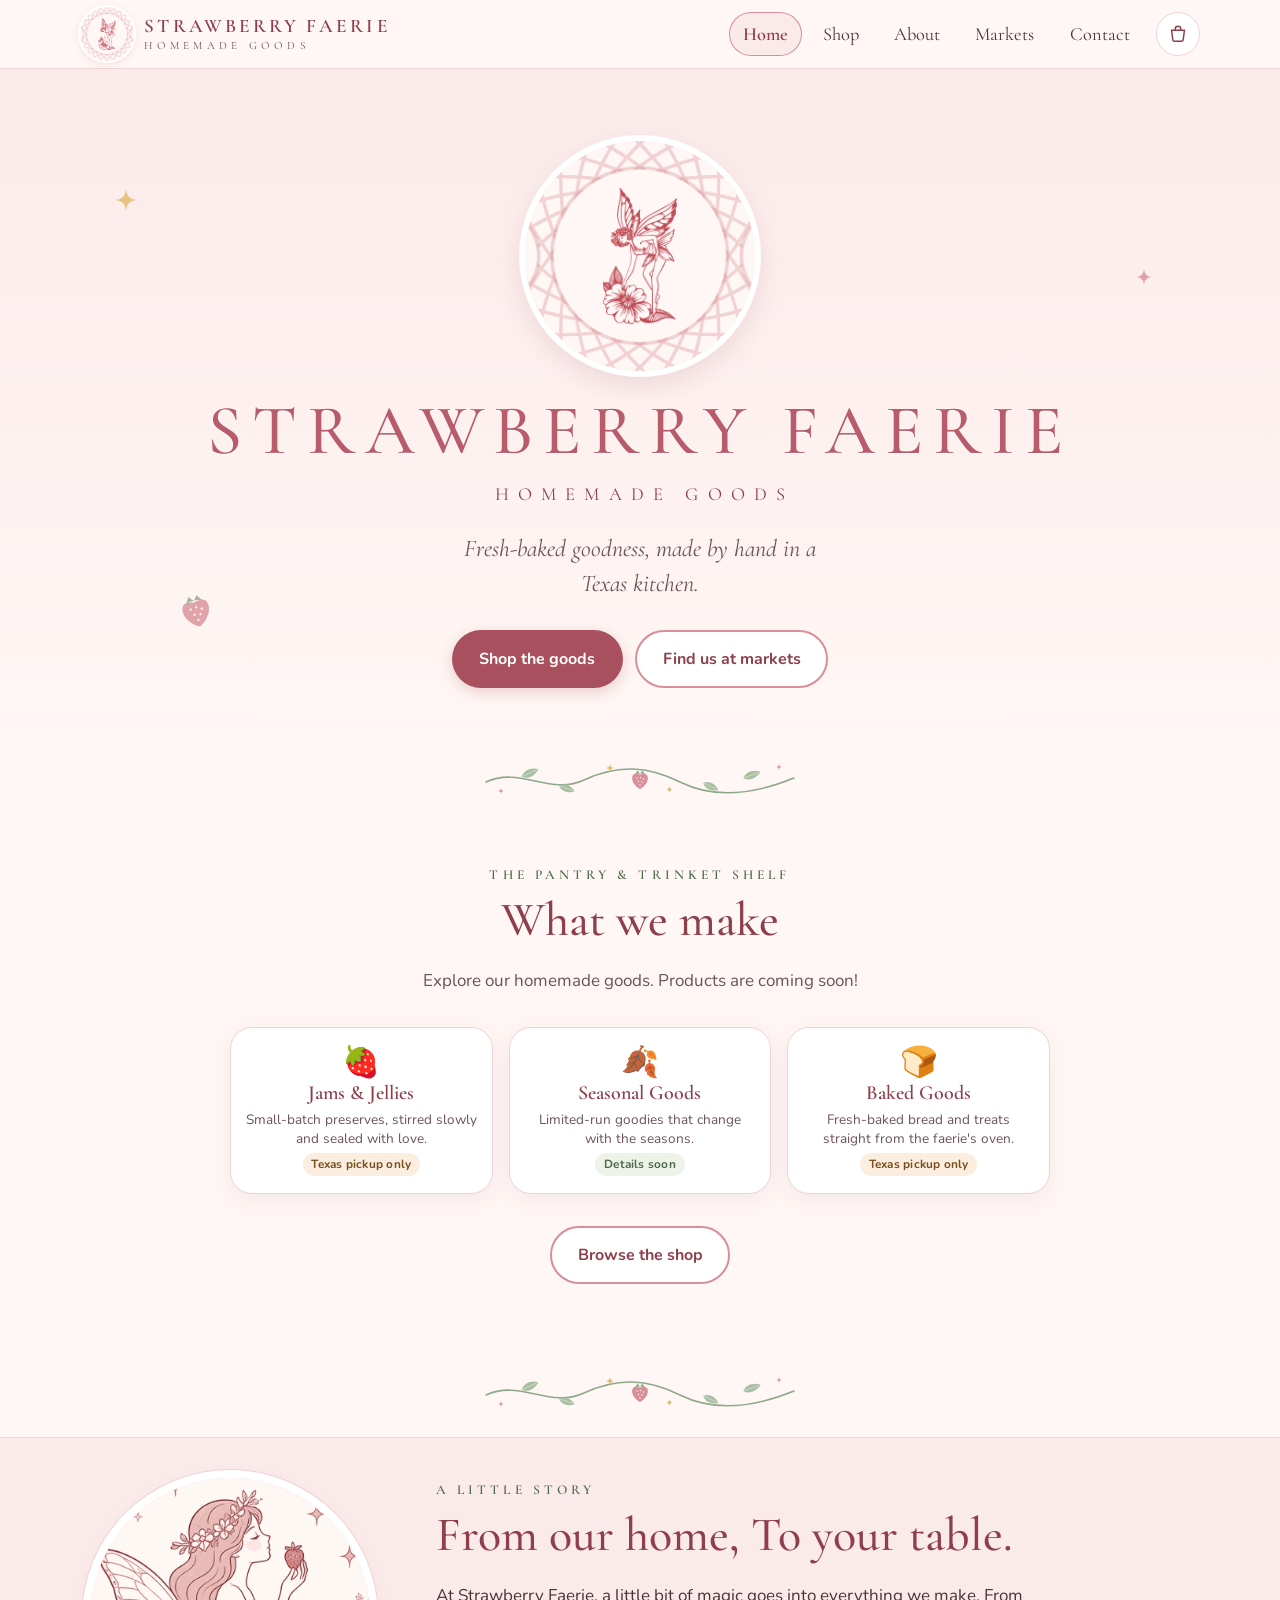
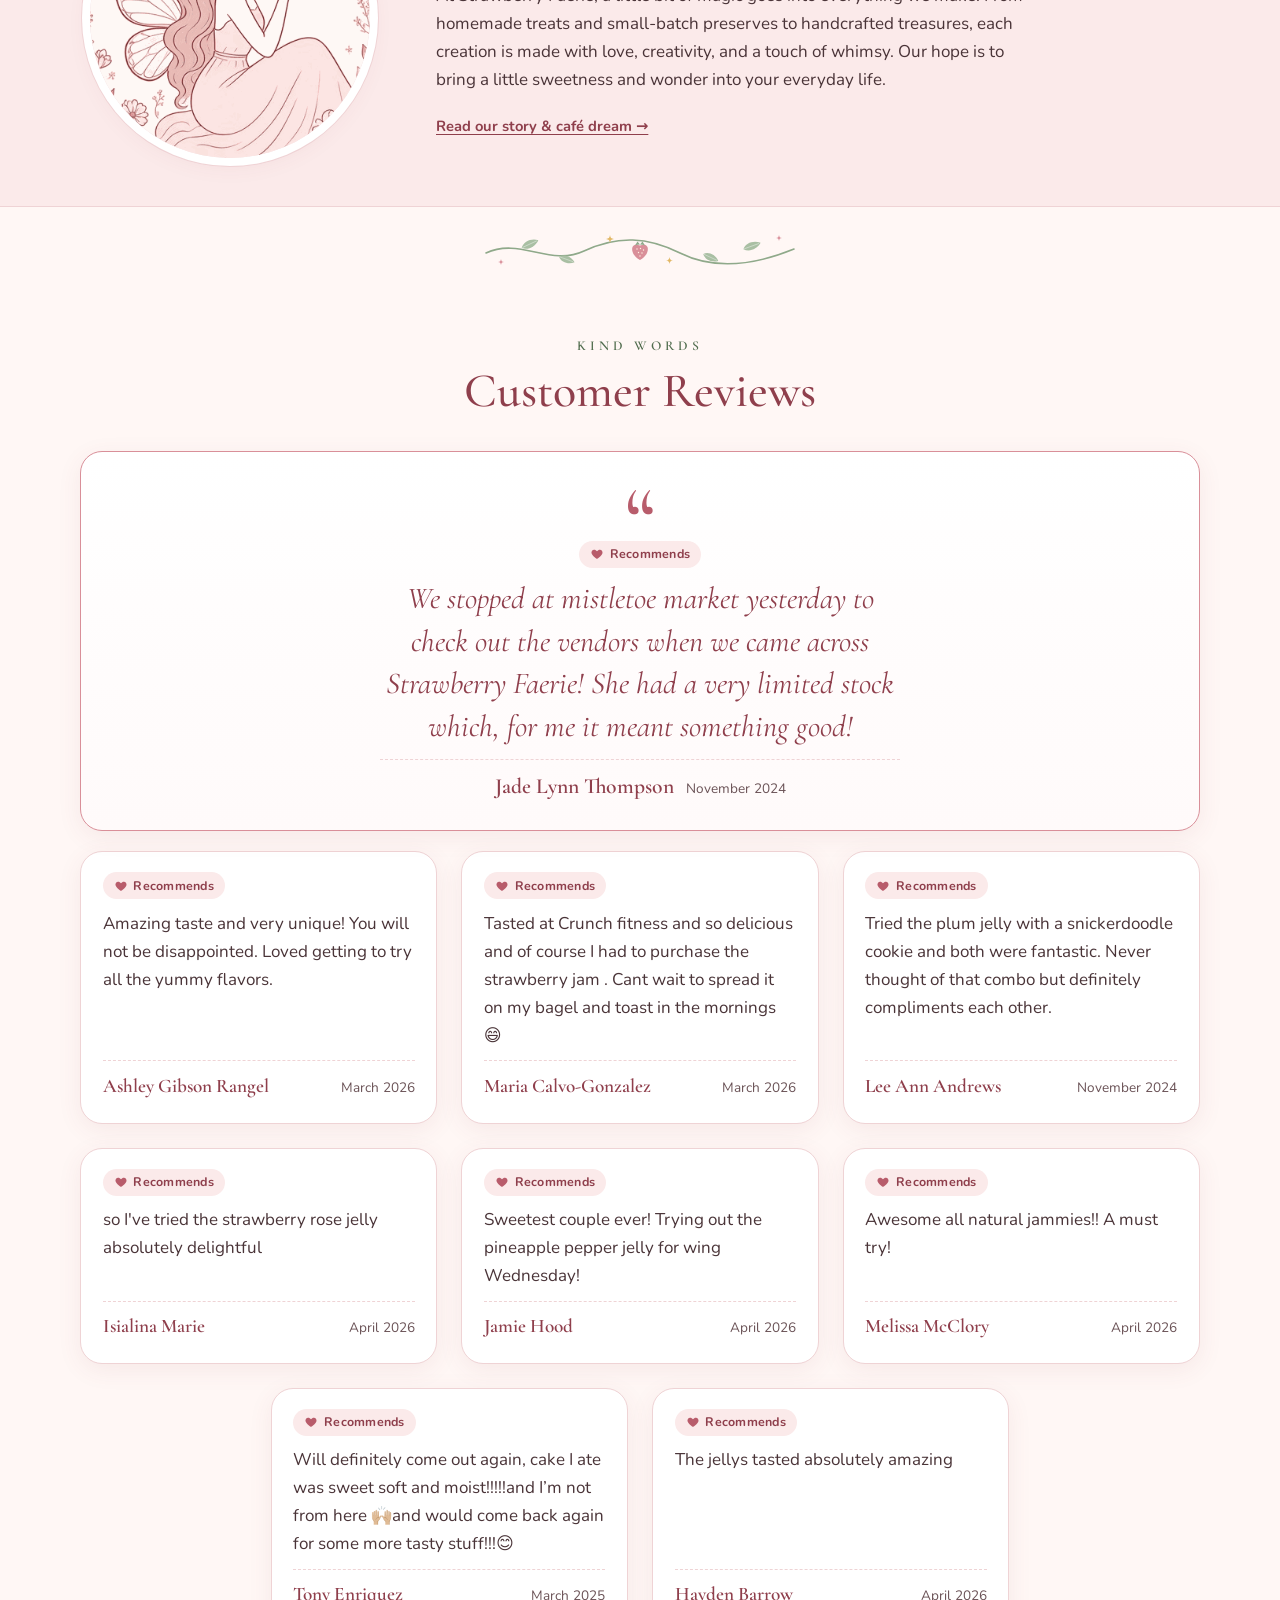
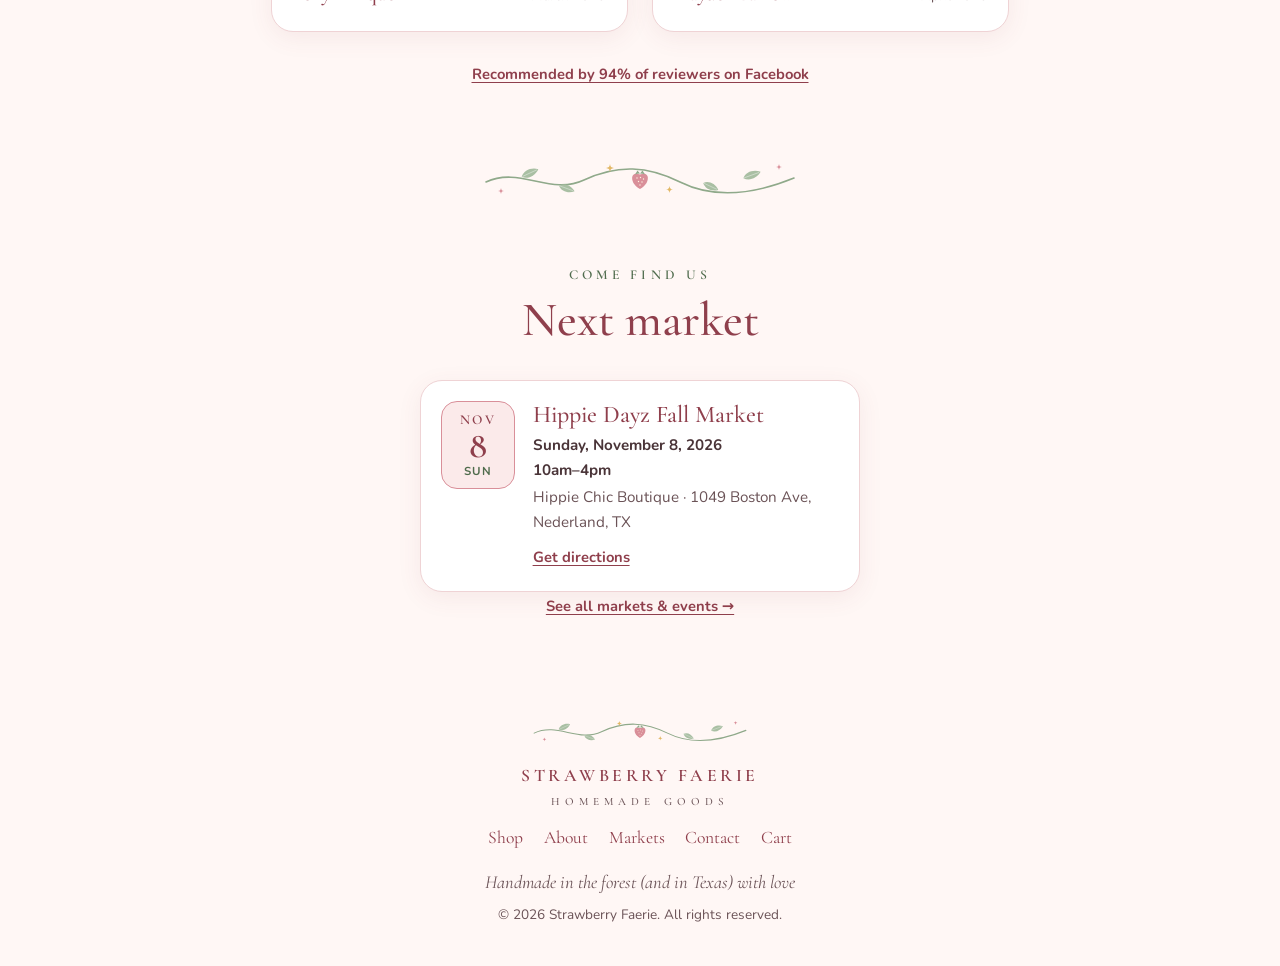
==== commit 43b24b2f: "Add upcoming markets Co-authored-by: Artemis <sweetartexe@users.noreply.github.com>" ====
--- a/index.html
+++ b/index.html
@@ -194,12 +194,12 @@
         <!-- TODO (Arti): confirm dates, times, and addresses before publishing. -->
         <ol class="market-list">
           <li class="market-card">
-            <div class="market-date" aria-hidden="true"><span class="m-mon">Nov</span><span class="m-day">21</span><span class="m-dow">Sat</span></div>
+            <div class="market-date" aria-hidden="true"><span class="m-mon">Nov</span><span class="m-day">8</span><span class="m-dow">Sun</span></div>
             <div class="market-body">
-              <h3>VFW Winter Wonderland</h3>
-              <p class="market-when"><time datetime="2026-11-21T10:00">Saturday, November 21, 2026</time><br>10am–4pm</p>
-              <p class="market-where">VFW Post 2775 · 5303 N. 16th St, Orange, TX</p>
-              <a class="text-link" href="https://www.google.com/maps/search/?api=1&amp;query=VFW+Post+2775+5303+N+16th+St+Orange+TX" target="_blank" rel="noopener">Get directions<span class="visually-hidden"> to VFW Winter Wonderland (opens in a new tab)</span></a>
+              <h3>Hippie Dayz Fall Market</h3>
+              <p class="market-when"><time datetime="2026-11-08T10:00">Sunday, November 8, 2026</time><br>10am–4pm</p>
+              <p class="market-where">Hippie Chic Boutique · 1049 Boston Ave, Nederland, TX</p>
+              <a class="text-link" href="https://www.google.com/maps/search/?api=1&amp;query=Hippie+Chic+Boutique+1049+Boston+Ave+Nederland+TX" target="_blank" rel="noopener">Get directions<span class="visually-hidden"> to Hippie Dayz Fall Market (opens in a new tab)</span></a>
             </div>
           </li>
         </ol>
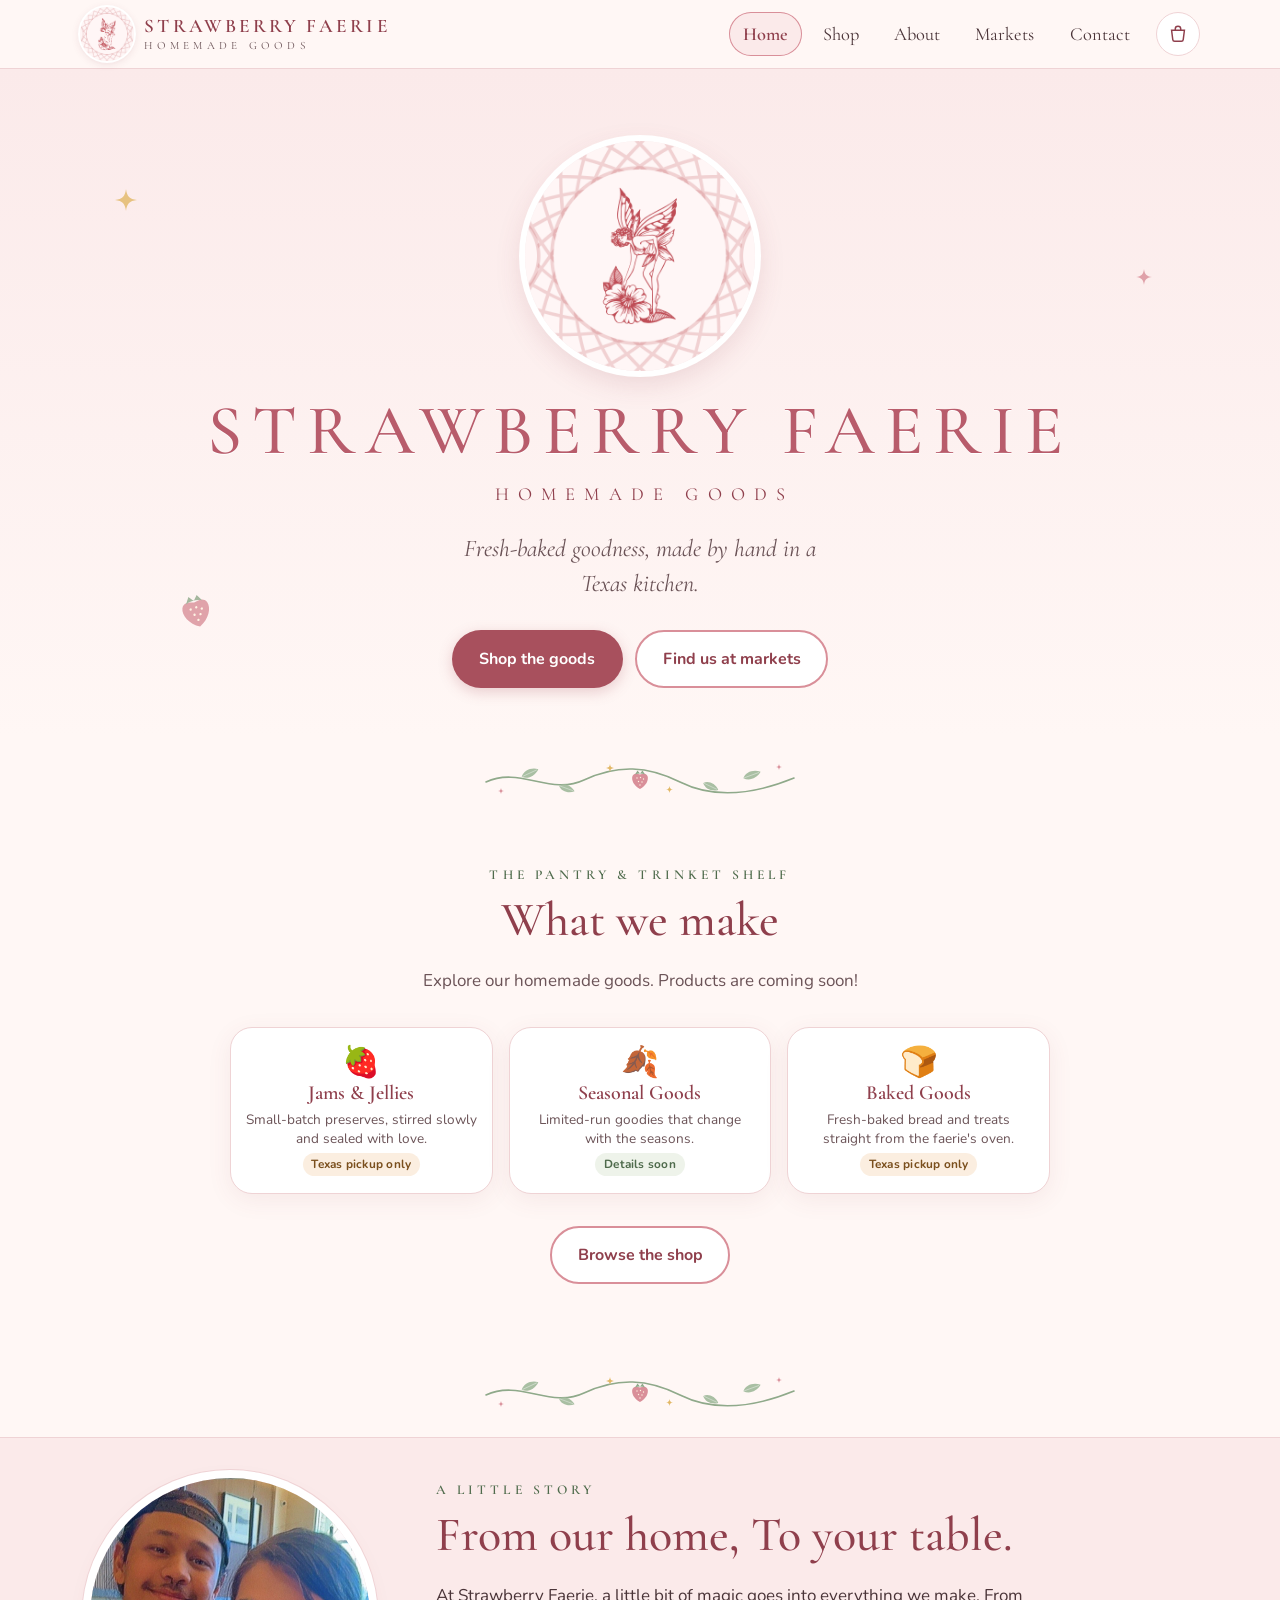
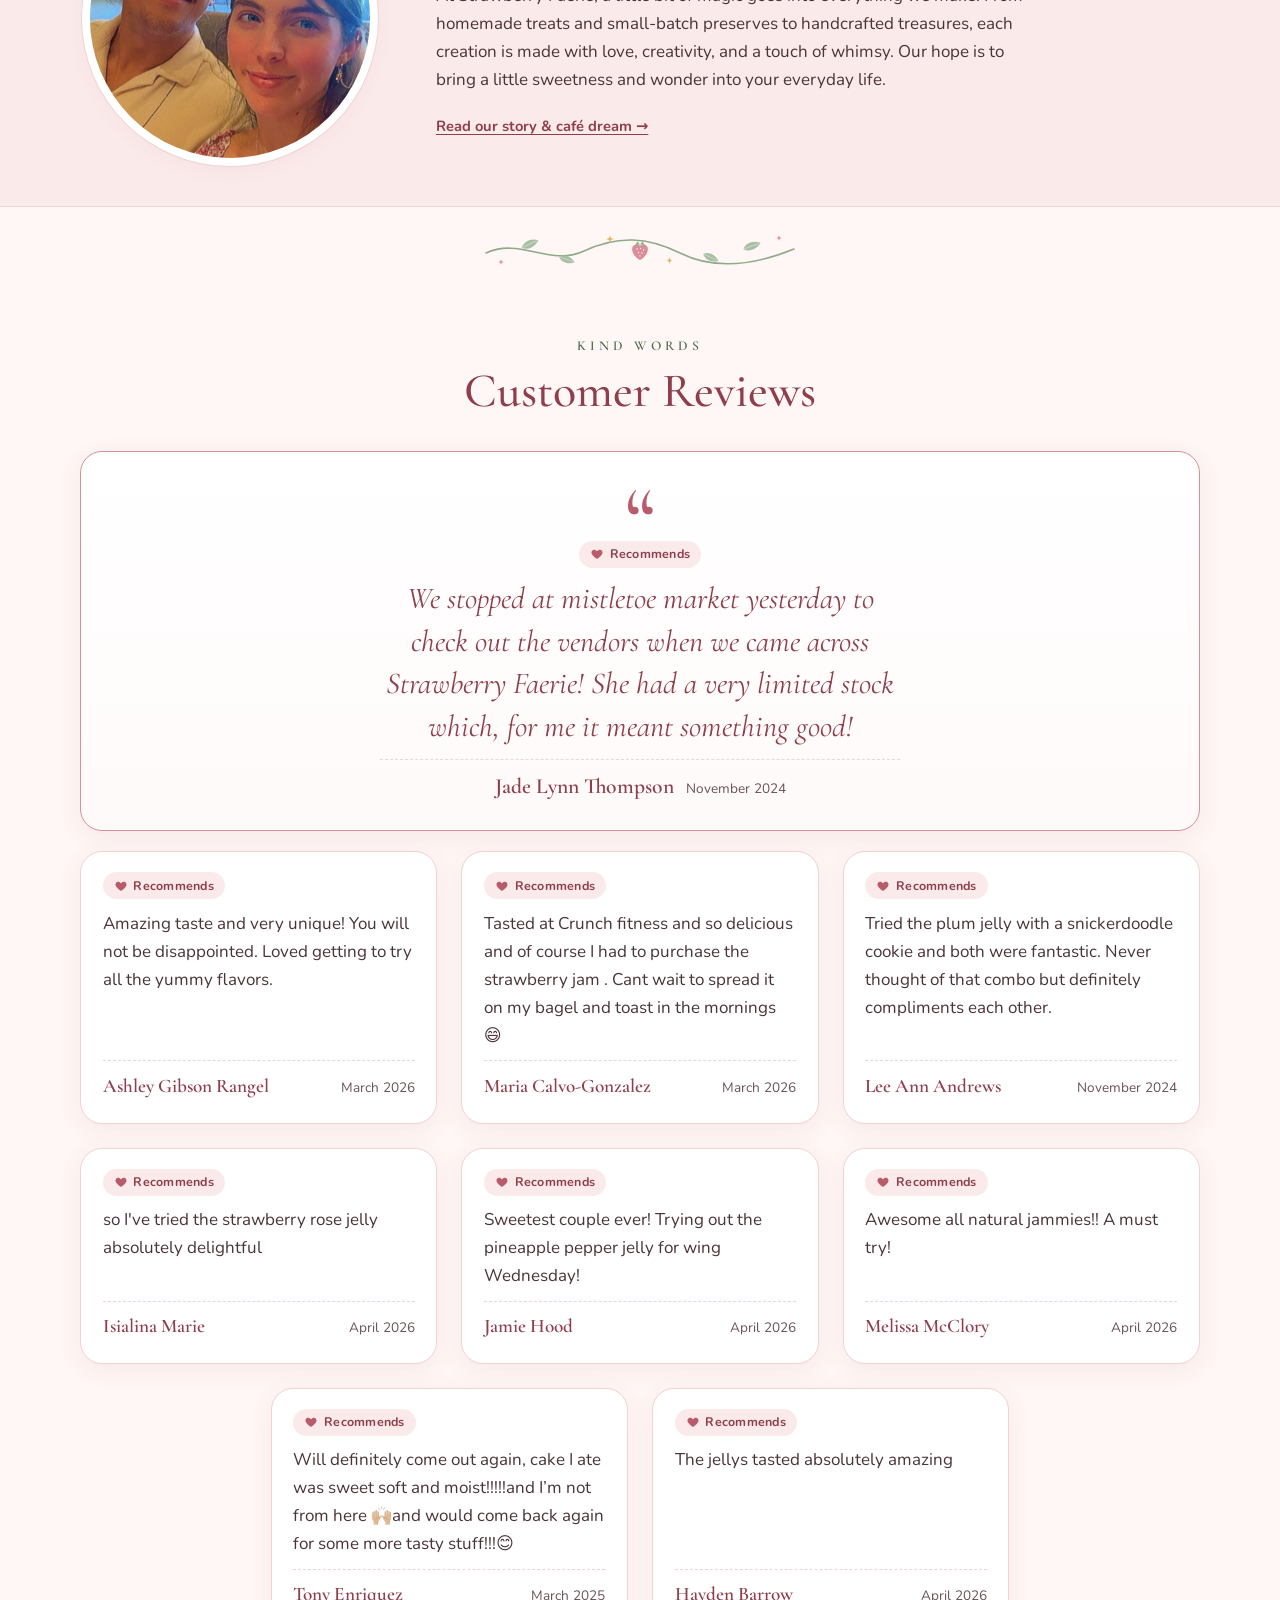
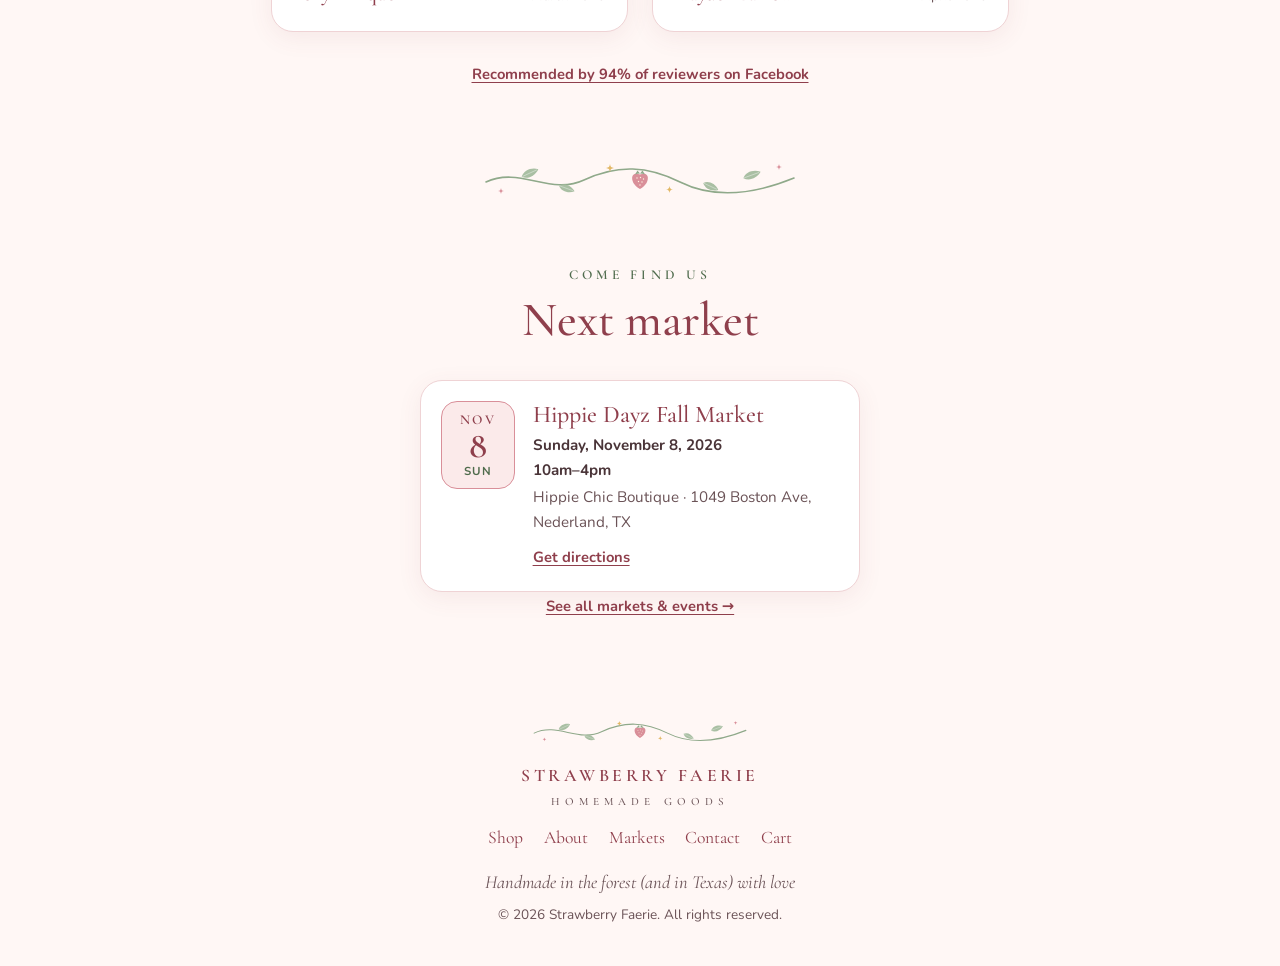
==== commit 2c384a52: "Show Arti and her husband in the homepage portrait. Crop the uploaded selfie to a square centered on" ====
--- a/index.html
+++ b/index.html
@@ -109,7 +109,7 @@
     <section class="section section-tint" aria-labelledby="about-teaser-title">
       <div class="wrap about">
         <div class="about-art" aria-hidden="true">
-          <img src="assets/faerie-art.png" alt="" width="356" height="356" loading="lazy">
+          <img src="assets/our-photo.jpg" alt="Arti and her husband" width="356" height="356" loading="lazy">
         </div>
         <div class="about-copy">
           <p class="eyebrow">A Little Story</p>
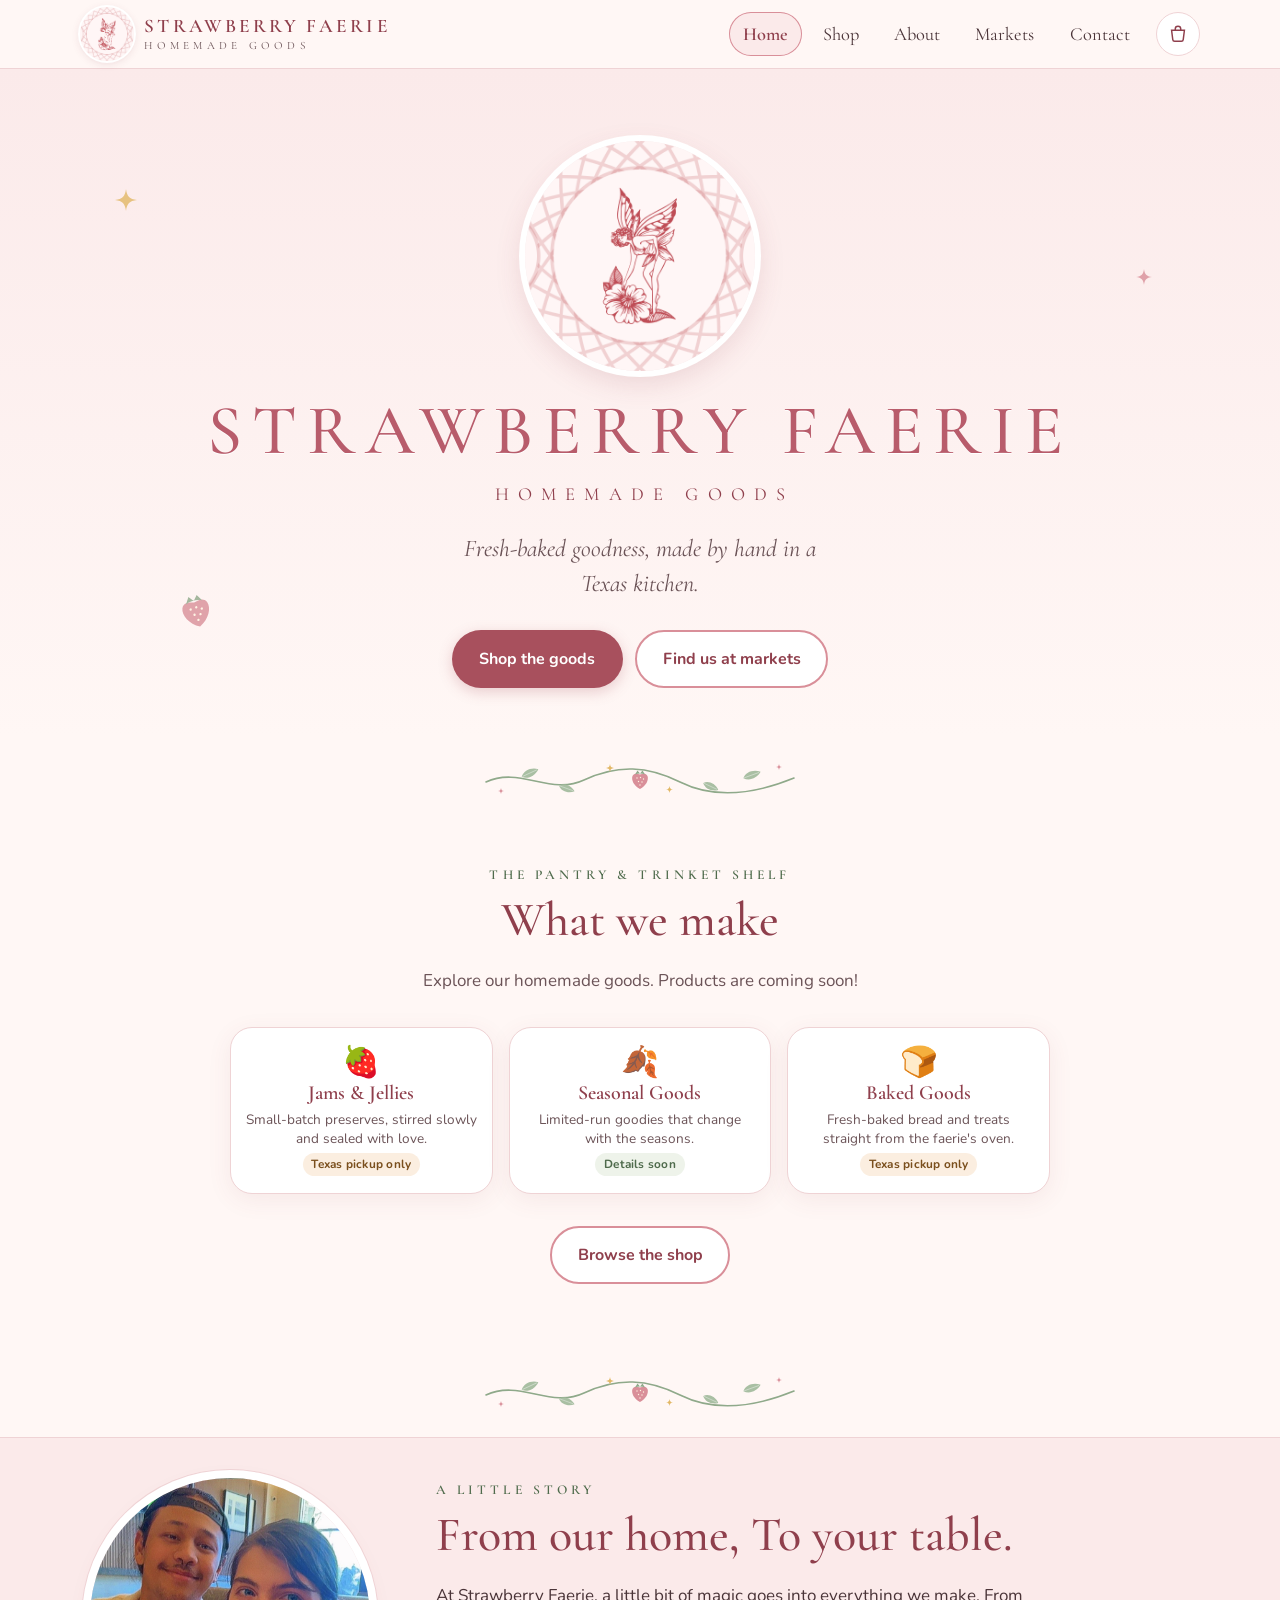
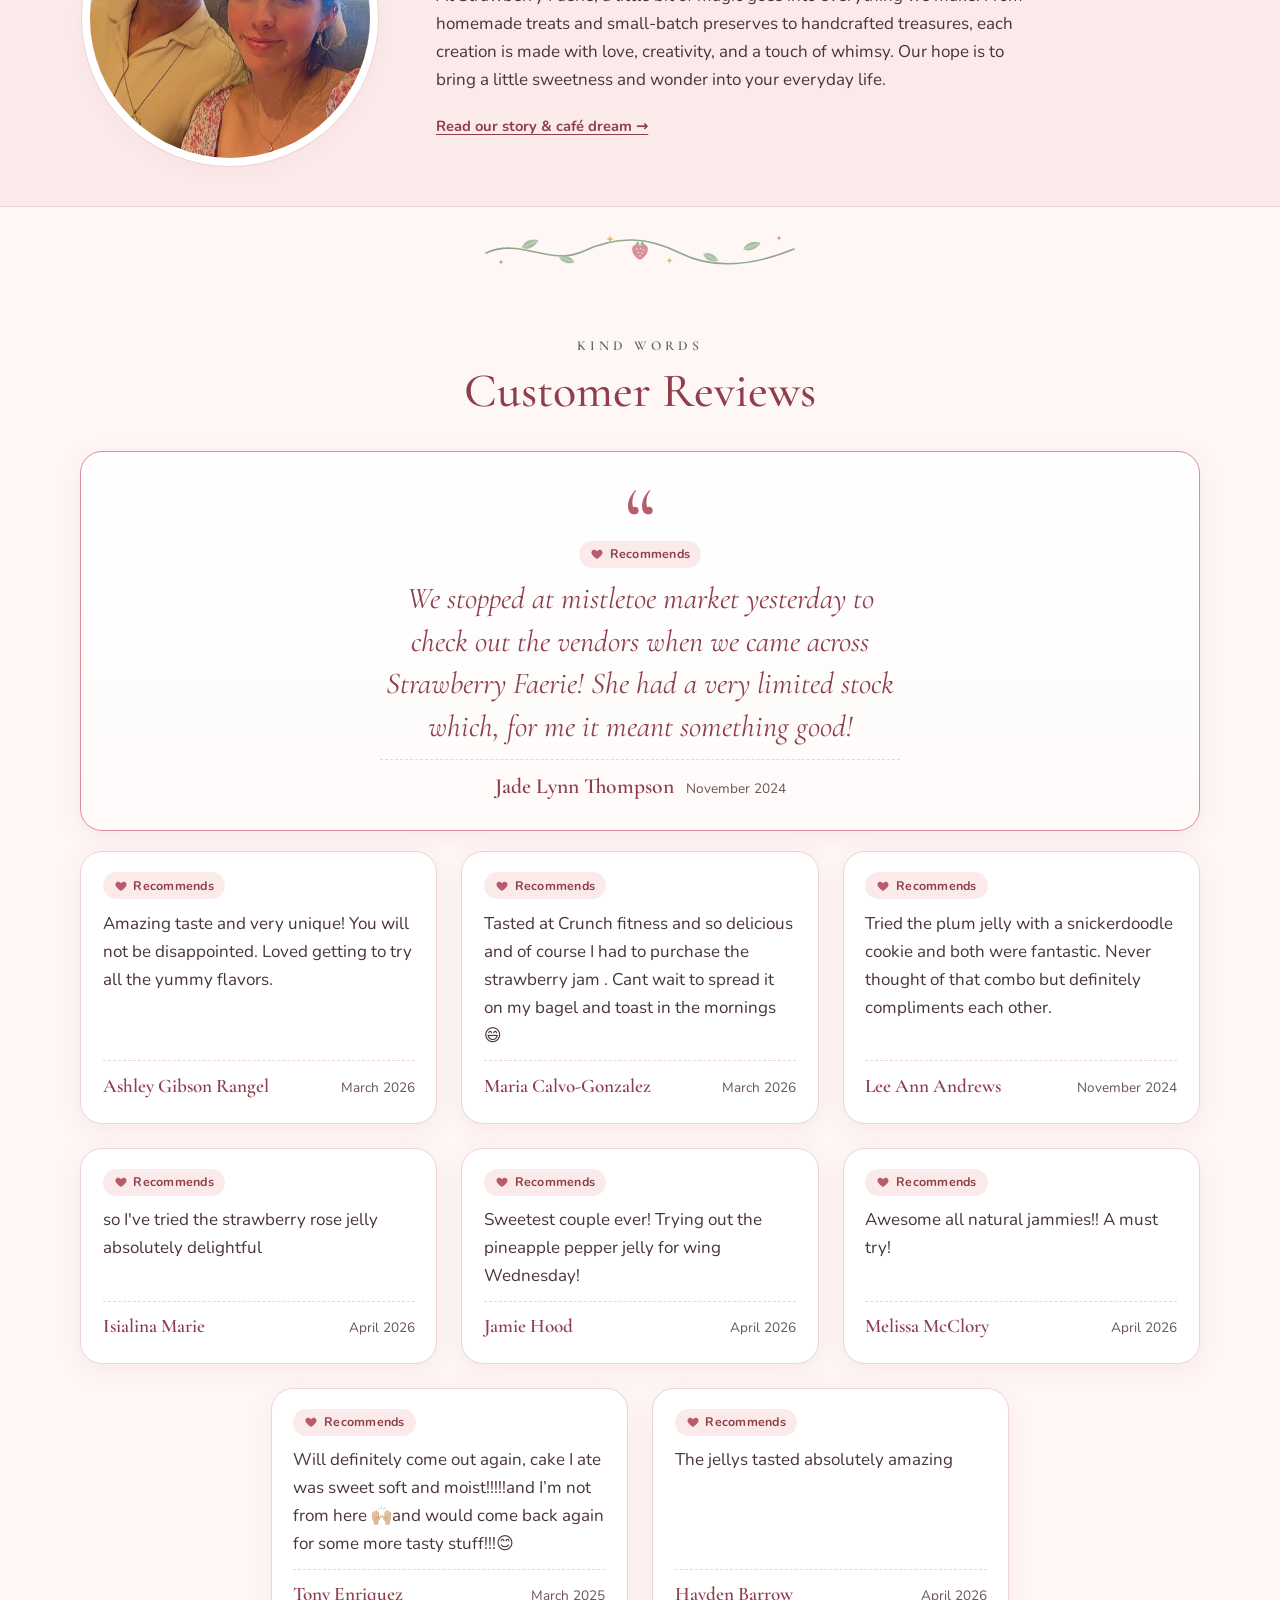
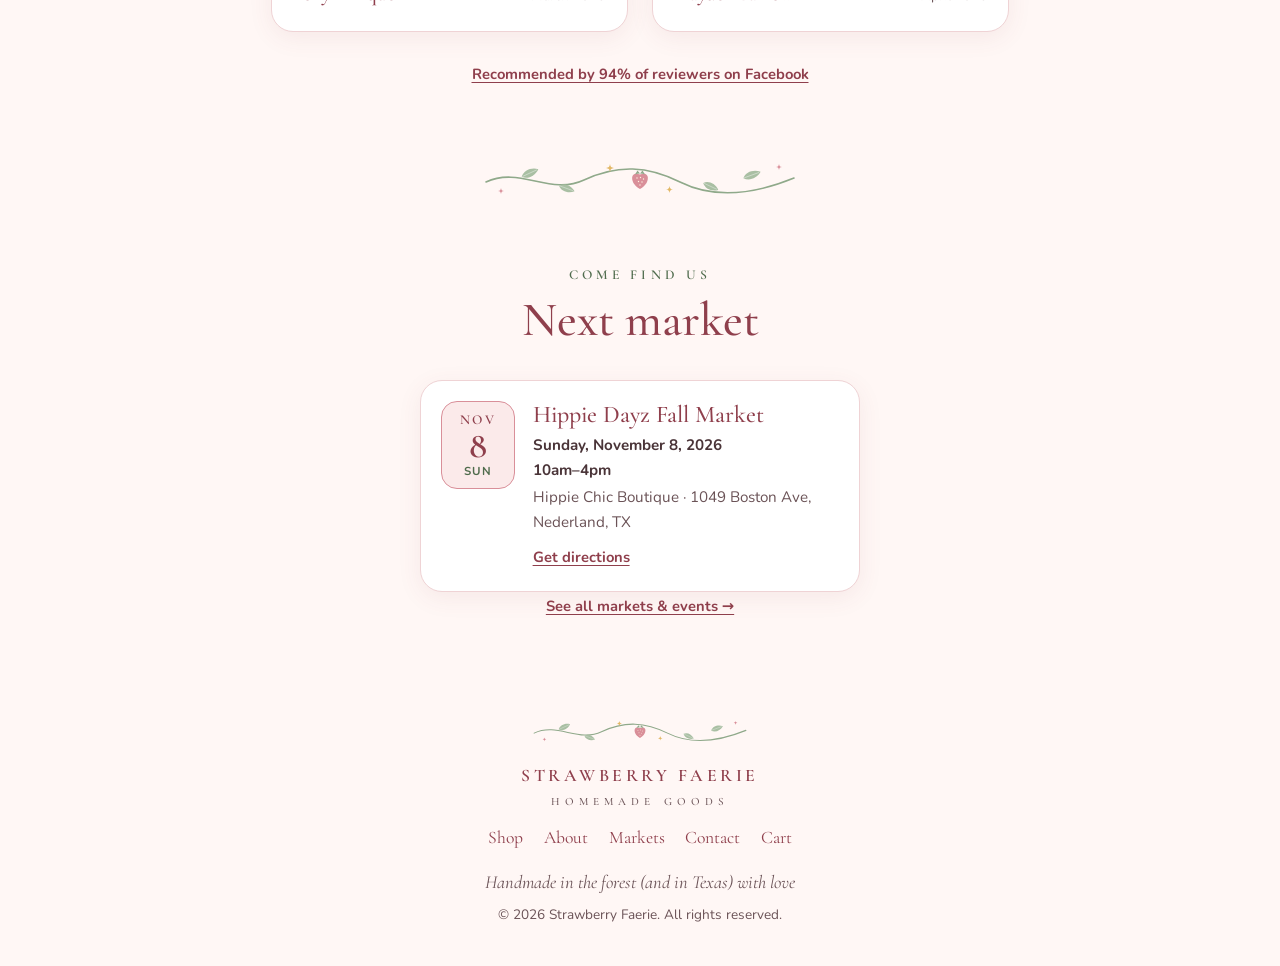
==== commit fee5464c: "Use transparent strawberry favicon consistently on index.html" ====
--- a/index.html
+++ b/index.html
@@ -10,8 +10,7 @@
   <meta property="og:description" content="Strawberry Faerie: homemade soaps, resin trinkets, seasonal goods, jams, jellies and fresh-baked treats, handmade in Texas.">
   <meta property="og:image" content="assets/logo.png">
   <meta name="theme-color" content="#fbeaea">
-  <link rel="icon" href="favicon.ico" sizes="any">
-  <link rel="icon" type="image/png" sizes="32x32" href="assets/favicon-32.png">
+  <link rel="icon" type="image/x-icon" href="favicon.ico?v=transparent-2">
   <link rel="apple-touch-icon" href="assets/apple-touch-icon.png">
   <link rel="preconnect" href="https://fonts.googleapis.com">
   <link rel="preconnect" href="https://fonts.gstatic.com" crossorigin>
--- a/css/styles.css
+++ b/css/styles.css
@@ -333,3 +333,6 @@
   .review-featured { padding: 2.5rem 3rem 1.6rem; }
 }
 .reviews-fb { text-align: center; margin: 1.75rem 0 0; }
+
+/* Apple butter cart trial */
+.product-order{display:flex;align-items:center;gap:.7rem;flex-wrap:wrap;margin-top:auto;padding-top:1rem}.order-qty-input{width:65px;padding:.7rem .3rem;border:1px solid var(--line);border-radius:12px;font:inherit;text-align:center}.product-order label{font-weight:700;color:var(--rose-deep)}.product-order .btn{flex:1;min-width:95px}.order-trial-note{font-size:.8rem;color:var(--ink-soft);margin:.6rem 0 0}
